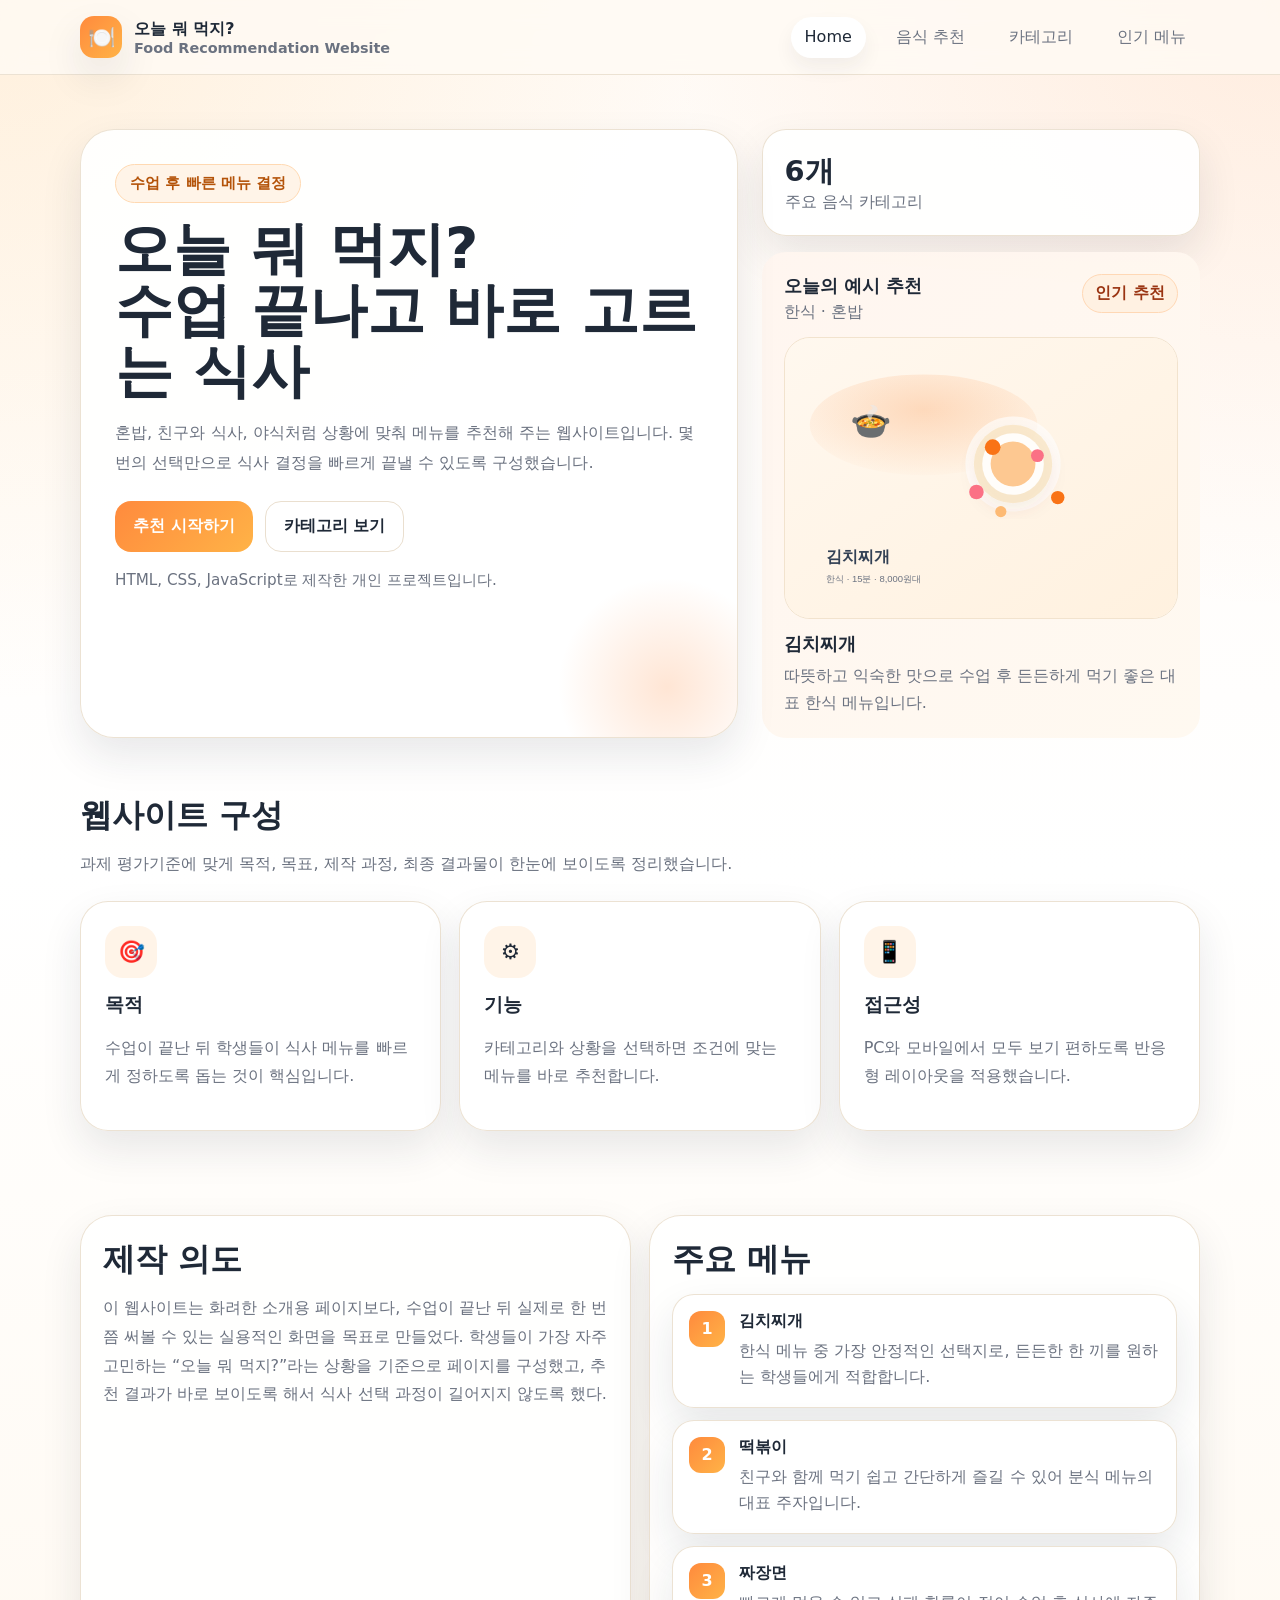
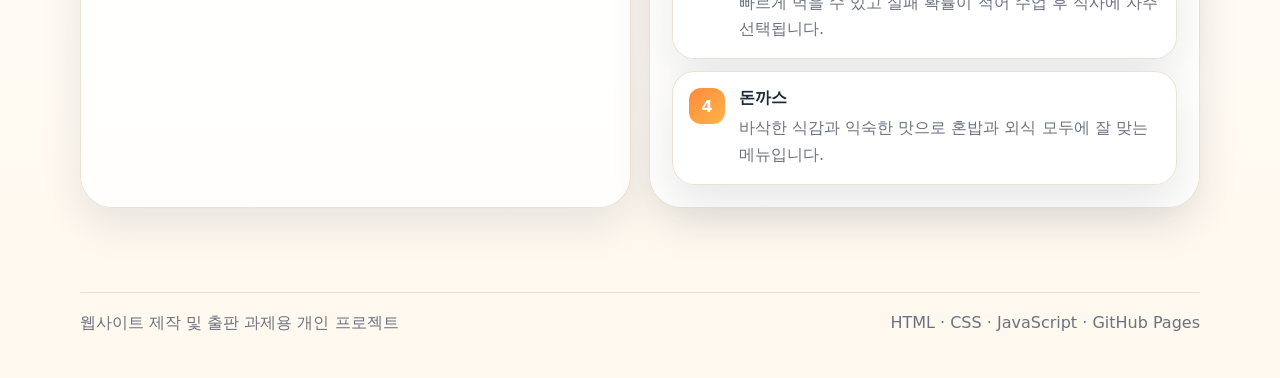
==== index.html @ 81b4bbf6 "Add files via upload" ====
<!doctype html>
<html lang="ko">
<head>
<meta charset="utf-8" />
<meta name="viewport" content="width=device-width, initial-scale=1" />
<title>오늘 뭐 먹지? | Home</title>
<link rel="stylesheet" href="style.css" />
</head>
<body>
<header class="site-header">
  <div class="container header-inner">
    <div class="brand">
      <div class="brand-badge">🍽️</div>
      <div>
        <div>오늘 뭐 먹지?</div>
        <div style="font-size:.9rem;color:var(--muted);font-weight:600">Food Recommendation Website</div>
      </div>
    </div>
    <nav class="nav">
      <a class="active" href="index.html">Home</a>
      <a class="" href="recommend.html">음식 추천</a>
      <a class="" href="categories.html">카테고리</a>
      <a class="" href="popular.html">인기 메뉴</a>
    </nav>
  </div>
</header>

<main>
  <section class="hero">
    <div class="container hero-grid">
      <div class="hero-card">
        <div class="kicker">수업 후 빠른 메뉴 결정</div>
        <h1>오늘 뭐 먹지?<br>수업 끝나고 바로 고르는 식사</h1>
        <p class="lead">
          혼밥, 친구와 식사, 야식처럼 상황에 맞춰 메뉴를 추천해 주는 웹사이트입니다.
          몇 번의 선택만으로 식사 결정을 빠르게 끝낼 수 있도록 구성했습니다.
        </p>
        <div class="cta-row">
          <a class="btn btn-primary" href="recommend.html">추천 시작하기</a>
          <a class="btn btn-ghost" href="categories.html">카테고리 보기</a>
        </div>
        <div class="small-note">HTML, CSS, JavaScript로 제작한 개인 프로젝트입니다.</div>
      </div>

      <div class="side-stack">
        <div class="stat">
          <strong>6개</strong>
          <span>주요 음식 카테고리</span>
        </div>
        <div class="preview">
          <div style="display:flex;justify-content:space-between;align-items:flex-start;gap:12px">
            <div>
              <div style="font-weight:800;font-size:1.1rem">오늘의 예시 추천</div>
              <div style="color:var(--muted);margin-top:4px" id="featuredMeta">한식 · 든든하게</div>
            </div>
            <div class="pill">인기 추천</div>
          </div>
          <div class="featured-card" style="margin-top:14px">
            <img id="featuredImage" class="featured-image" alt="오늘의 예시 추천 음식 이미지" />
          </div>
          <div style="margin-top:12px;font-weight:800;font-size:1.15rem" id="featuredTitle">김치찌개</div>
          <div style="color:var(--muted);line-height:1.7;margin-top:6px" id="featuredDesc">
            따뜻하고 익숙한 맛으로 수업 후 든든하게 먹기 좋은 대표 한식 메뉴입니다.
          </div>
        </div>
      </div>
    </div>
  </section>

  <section class="section">
    <div class="container">
      <h2>웹사이트 구성</h2>
      <p class="section-lead">과제 평가기준에 맞게 목적, 목표, 제작 과정, 최종 결과물이 한눈에 보이도록 정리했습니다.</p>
      <div class="grid-3">
        <article class="card">
          <div class="icon">🎯</div>
          <h3>목적</h3>
          <p>수업이 끝난 뒤 학생들이 식사 메뉴를 빠르게 정하도록 돕는 것이 핵심입니다.</p>
        </article>
        <article class="card">
          <div class="icon">⚙️</div>
          <h3>기능</h3>
          <p>카테고리와 상황을 선택하면 조건에 맞는 메뉴를 바로 추천합니다.</p>
        </article>
        <article class="card">
          <div class="icon">📱</div>
          <h3>접근성</h3>
          <p>PC와 모바일에서 모두 보기 편하도록 반응형 레이아웃을 적용했습니다.</p>
        </article>
      </div>
    </div>
  </section>

  <section class="section">
    <div class="container grid-2">
      <div class="section-box">
        <h2>제작 의도</h2>
        <p class="section-lead">
          이 웹사이트는 화려한 소개용 페이지보다, 수업이 끝난 뒤 실제로 한 번쯤 써볼 수 있는 실용적인 화면을 목표로 만들었다.
          학생들이 가장 자주 고민하는 “오늘 뭐 먹지?”라는 상황을 기준으로 페이지를 구성했고, 추천 결과가 바로 보이도록 해서
          식사 선택 과정이 길어지지 않도록 했다.
        </p>
      </div>
      <div class="section-box">
        <h2>주요 메뉴</h2>
        <div class="menu-list" id="popularList"></div>
      </div>
    </div>
  </section>
</main>

<footer class="footer">
  <div class="container footbox">
    <div>웹사이트 제작 및 출판 과제용 개인 프로젝트</div>
    <div>HTML · CSS · JavaScript · GitHub Pages</div>
  </div>
</footer>
<script src="script.js"></script>
</body>
</html>
---- style.css ----
:root{
  --bg:#fffaf5;
  --bg-2:#fff1df;
  --card:#ffffff;
  --text:#1f2937;
  --muted:#6b7280;
  --line:#eadfcf;
  --brand:#ff8a3d;
  --brand-2:#ffb347;
  --accent:#2f855a;
  --shadow:0 18px 40px rgba(31,41,55,.10);
  --radius:24px;
}

*{box-sizing:border-box}
html{scroll-behavior:smooth}
body{
  margin:0;
  font-family: "Pretendard","Apple SD Gothic Neo","Noto Sans KR",system-ui,sans-serif;
  color:var(--text);
  background:
    radial-gradient(circle at top left, rgba(255,179,71,.14), transparent 30%),
    radial-gradient(circle at top right, rgba(255,138,61,.12), transparent 26%),
    linear-gradient(180deg, var(--bg), #ffffff 44%, #fff8ee 100%);
}

a{color:inherit;text-decoration:none}
img{max-width:100%;display:block}
button,select{font:inherit}

.container{width:min(1120px, calc(100% - 32px)); margin:0 auto;}
.site-header{
  position:sticky; top:0; z-index:50;
  backdrop-filter: blur(12px);
  background:rgba(255,250,245,.82);
  border-bottom:1px solid rgba(234,223,207,.9);
}
.header-inner{
  display:flex; align-items:center; justify-content:space-between;
  padding:16px 0;
  gap:16px;
}
.brand{
  display:flex; align-items:center; gap:12px; font-weight:800;
}
.brand-badge{
  width:42px; height:42px; border-radius:14px;
  display:grid; place-items:center;
  background:linear-gradient(135deg, var(--brand), var(--brand-2));
  color:white; box-shadow:var(--shadow);
  font-size:22px;
}
.nav{
  display:flex; gap:16px; flex-wrap:wrap; justify-content:flex-end;
}
.nav a{
  padding:10px 14px; border-radius:999px; color:var(--muted);
}
.nav a:hover,.nav a.active{background:#fff; color:var(--text); box-shadow:0 10px 20px rgba(31,41,55,.06);}

.hero{padding:54px 0 28px;}
.hero-grid{
  display:grid; grid-template-columns:1.2fr .8fr; gap:24px; align-items:stretch;
}
.hero-card, .card, .panel, .stat, .menu-item, .step, .section-box, .food-card{
  background:rgba(255,255,255,.92);
  border:1px solid rgba(234,223,207,.9);
  box-shadow:var(--shadow);
}
.hero-card{
  border-radius:34px;
  padding:34px;
  position:relative;
  overflow:hidden;
}
.hero-card::after{
  content:"";
  position:absolute; inset:auto -40px -60px auto;
  width:220px; height:220px; border-radius:50%;
  background:radial-gradient(circle, rgba(255,138,61,.22), rgba(255,138,61,0) 70%);
}
.kicker{
  display:inline-flex; align-items:center; gap:8px;
  background:#fff4e8; color:#b45309;
  border:1px solid #ffd9b2;
  padding:8px 14px; border-radius:999px;
  font-weight:700; font-size:.95rem;
}
h1{font-size:clamp(2.05rem, 4.5vw, 3.8rem); line-height:1.06; margin:16px 0 12px;}
.lead{font-size:1.02rem; line-height:1.8; color:var(--muted); max-width:58ch}
.cta-row{display:flex; gap:12px; flex-wrap:wrap; margin-top:24px}
.btn{
  display:inline-flex; align-items:center; justify-content:center; gap:8px;
  border:none; cursor:pointer;
  padding:14px 18px; border-radius:16px; font-weight:700;
  transition:.2s ease;
}
.btn-primary{background:linear-gradient(135deg,var(--brand),var(--brand-2)); color:#fff}
.btn-primary:hover{transform:translateY(-2px)}
.btn-ghost{background:#fff; border:1px solid var(--line); color:var(--text)}
.btn-ghost:hover{transform:translateY(-2px)}
.small-note{margin-top:18px; color:var(--muted); font-size:.95rem}

.side-stack{display:grid; gap:16px}
.stat{
  border-radius:24px; padding:22px;
}
.stat strong{display:block; font-size:1.8rem}
.stat span{color:var(--muted)}
.preview{
  border-radius:24px; padding:22px;
  background:
    linear-gradient(135deg, rgba(255,138,61,.08), rgba(255,179,71,.08)),
    rgba(255,255,255,.95);
}
.featured-card{
  border-radius:26px;
  overflow:hidden;
  border:1px solid #f2e3ce;
  background:linear-gradient(135deg, #fff6eb, #fffdf8);
}
.featured-image{
  width:100%;
  aspect-ratio:1.15/0.82;
  object-fit:cover;
  display:block;
}

.section{padding:28px 0 56px;}
.section h2{font-size:2rem; margin:0 0 12px}
.section p.section-lead{margin:0 0 22px; color:var(--muted); line-height:1.8}

.grid-3{display:grid; grid-template-columns:repeat(3,1fr); gap:18px}
.grid-2{display:grid; grid-template-columns:repeat(2,1fr); gap:18px}
.card{
  border-radius:28px; padding:24px;
}
.card h3{margin:0 0 10px}
.card p{color:var(--muted); line-height:1.75}
.icon{
  width:52px; height:52px; border-radius:18px;
  display:grid; place-items:center; font-size:1.35rem;
  background:#fff4e8; margin-bottom:14px;
}

.toolbar{
  display:grid; grid-template-columns:repeat(3,1fr); gap:14px; margin-bottom:18px;
}
.field{
  background:rgba(255,255,255,.92); border:1px solid var(--line); border-radius:18px;
  padding:14px 16px;
}
.field label{display:block; font-size:.9rem; color:var(--muted); margin-bottom:8px}
.field select{
  width:100%; border:none; outline:none; background:transparent; font-weight:700;
}
.result{
  padding:28px; border-radius:32px; background:linear-gradient(135deg, #ffffff, #fff8ef);
}
.result-top{display:flex; justify-content:space-between; gap:12px; flex-wrap:wrap}
.pill{
  display:inline-flex; align-items:center; gap:8px;
  padding:8px 12px; border-radius:999px;
  background:#fff1e2; border:1px solid #ffd8b5; color:#9a3412; font-weight:700;
}
.result h3{font-size:2rem; margin:14px 0 10px}
.tags{display:flex; gap:8px; flex-wrap:wrap; margin:16px 0}
.tag{
  padding:8px 12px; border-radius:999px;
  background:#f3f4f6; color:#374151; font-size:.92rem;
}
.result-grid{
  display:grid; grid-template-columns:1.05fr .95fr; gap:20px; align-items:center;
  margin-top:18px;
}
.food-visual{
  border-radius:28px; min-height:320px; overflow:hidden; position:relative;
  background:
    radial-gradient(circle at 30% 20%, rgba(255,255,255,.95), transparent 20%),
    linear-gradient(135deg, rgba(255,138,61,.16), rgba(255,179,71,.16)),
    #fff;
  border:1px solid var(--line);
}
.food-image{
  width:100%;
  height:100%;
  min-height:320px;
  object-fit:cover;
  display:block;
}

.food-meta{display:grid; gap:12px}
.meta-row{
  display:flex; justify-content:space-between; gap:12px;
  padding:14px 16px; background:#fff; border:1px solid var(--line); border-radius:18px;
}
.meta-row b{display:block}
.meta-row span{color:var(--muted)}
.menu-list{display:grid; gap:12px}
.menu-item{
  display:flex; align-items:flex-start; gap:14px;
  border-radius:22px; padding:16px;
}
.rank{
  width:36px; height:36px; border-radius:12px;
  background:linear-gradient(135deg,var(--brand),var(--brand-2));
  color:#fff; display:grid; place-items:center; font-weight:800; flex:0 0 auto;
}
.menu-item h4{margin:0 0 6px}
.menu-item p{margin:0; color:var(--muted); line-height:1.65}
.process{counter-reset: step;}
.step{
  border-radius:24px; padding:22px; position:relative;
}
.step::before{
  counter-increment: step;
  content: counter(step);
  width:44px; height:44px; border-radius:14px;
  display:grid; place-items:center;
  background:linear-gradient(135deg,var(--accent),#60a5fa);
  color:#fff; font-weight:800;
  margin-bottom:14px;
}
.footer{
  padding:28px 0 44px;
  color:var(--muted);
}
.footer .footbox{
  border-top:1px solid var(--line);
  padding-top:20px;
  display:flex; justify-content:space-between; gap:16px; flex-wrap:wrap;
}

.section-box{
  background:rgba(255,255,255,.84);
  border:1px solid rgba(234,223,207,.9);
  border-radius:32px;
  padding:22px;
  box-shadow:var(--shadow);
}

.breadcrumb{color:var(--muted); font-size:.95rem; margin-bottom:14px}
.page-hero{padding:38px 0 18px}

.list-grid{
  display:grid;
  grid-template-columns:repeat(2,1fr);
  gap:16px;
}
.food-card{
  background:rgba(255,255,255,.92);
  border:1px solid rgba(234,223,207,.9);
  border-radius:24px;
  padding:20px;
  box-shadow:var(--shadow);
}
.food-card header{
  display:flex; justify-content:space-between; gap:12px; align-items:flex-start;
  margin-bottom:12px;
}
.food-card h3{margin:0}
.food-card .meta{color:var(--muted); font-size:.92rem}
.food-card .badge{
  display:inline-flex; padding:7px 11px; border-radius:999px;
  background:#fff1e2; border:1px solid #ffd8b5; color:#9a3412; font-size:.88rem; font-weight:700;
}
.footer-cta{
  display:flex; gap:12px; flex-wrap:wrap; margin-top:14px;
}

@media (max-width: 920px){
  .hero-grid,.result-grid,.grid-2,.grid-3,.list-grid{grid-template-columns:1fr}
  .toolbar{grid-template-columns:1fr}
  .header-inner{flex-direction:column; align-items:flex-start}
  .nav{justify-content:flex-start}
}
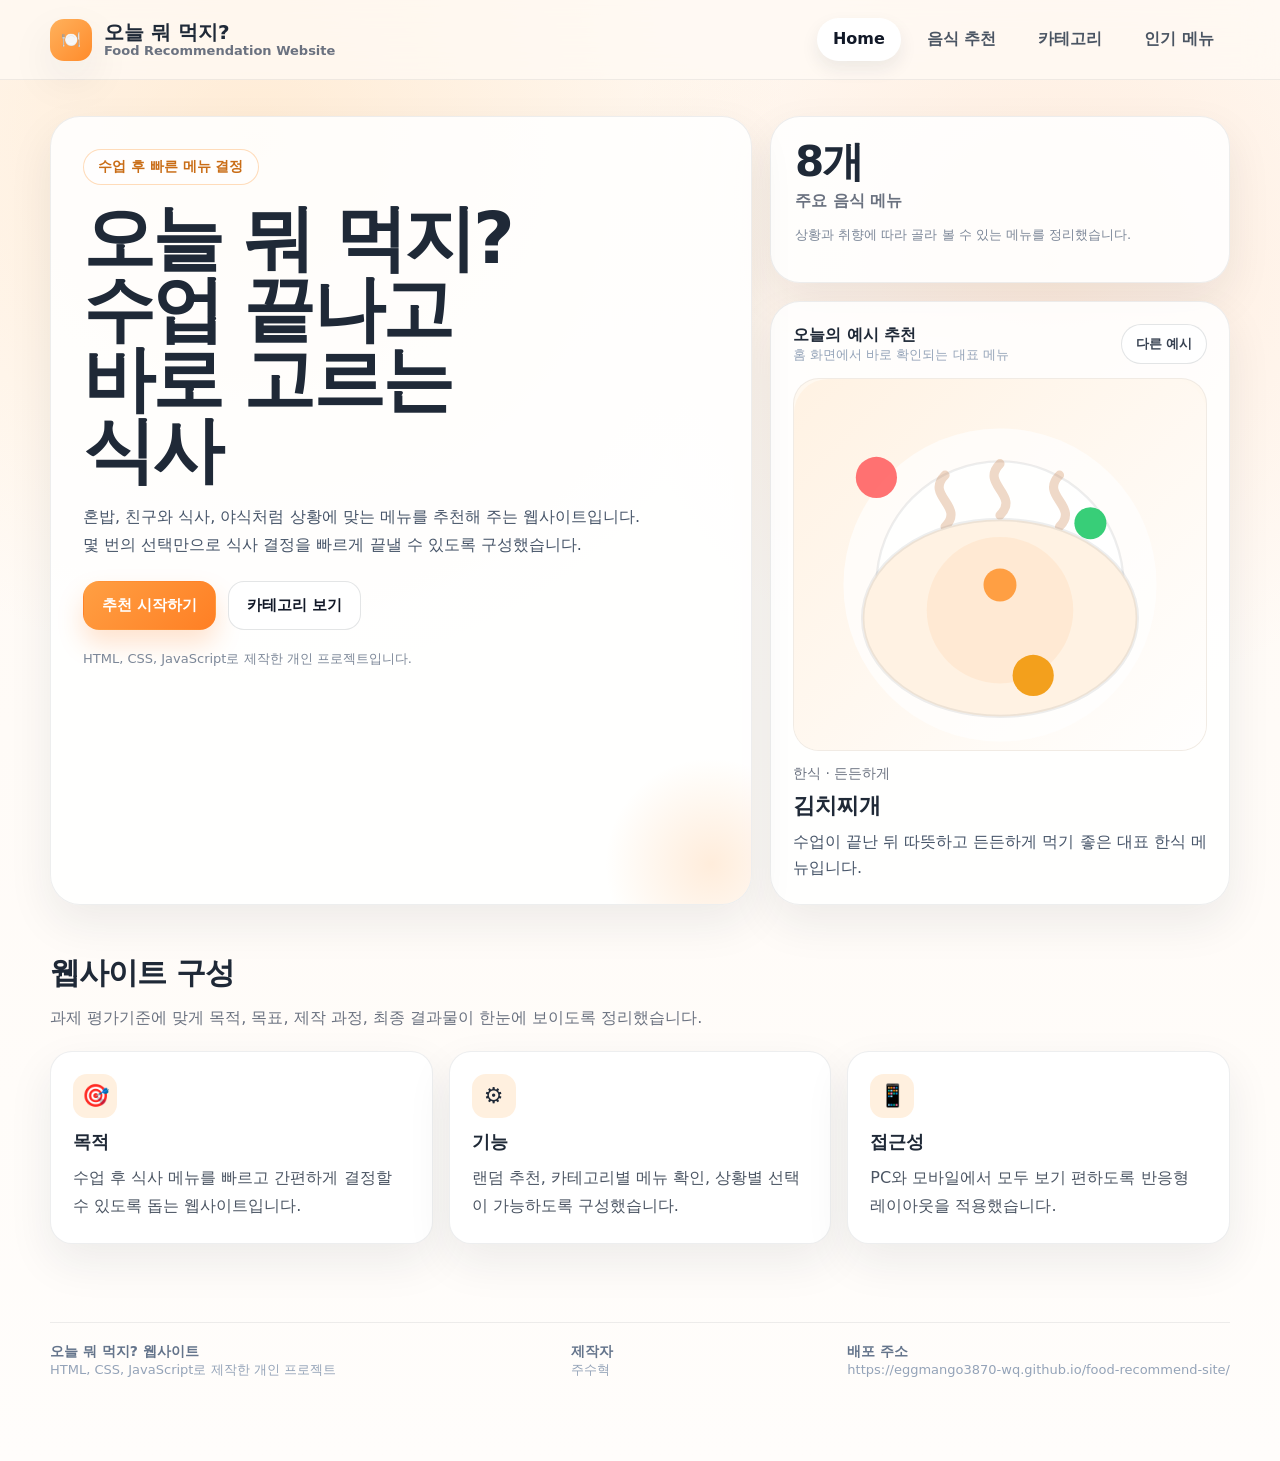
==== commit f518af9c: "Add files via upload" ====
--- a/index.html
+++ b/index.html
@@ -1,120 +1,118 @@
-<!doctype html>
+<!DOCTYPE html>
 <html lang="ko">
 <head>
-<meta charset="utf-8" />
-<meta name="viewport" content="width=device-width, initial-scale=1" />
-<title>오늘 뭐 먹지? | Home</title>
-<link rel="stylesheet" href="style.css" />
+  <meta charset="UTF-8" />
+  <meta name="viewport" content="width=device-width, initial-scale=1.0" />
+  <title>오늘 뭐 먹지? | Home</title>
+  <link rel="stylesheet" href="style.css" />
 </head>
-<body>
-<header class="site-header">
-  <div class="container header-inner">
-    <div class="brand">
-      <div class="brand-badge">🍽️</div>
+<body data-page="index">
+  <div class="site-shell">
+    
+<div class="navbar">
+  <div class="container navbar-inner">
+    <a class="brand" href="index.html">
+      <div class="brand-mark">🍽️</div>
       <div>
-        <div>오늘 뭐 먹지?</div>
-        <div style="font-size:.9rem;color:var(--muted);font-weight:600">Food Recommendation Website</div>
+        <div class="brand-title">오늘 뭐 먹지?</div>
+        <div class="brand-sub">Food Recommendation Website</div>
       </div>
-    </div>
-    <nav class="nav">
-      <a class="active" href="index.html">Home</a>
-      <a class="" href="recommend.html">음식 추천</a>
-      <a class="" href="categories.html">카테고리</a>
-      <a class="" href="popular.html">인기 메뉴</a>
+    </a>
+    <nav class="nav-links">
+      <a href="index.html" data-page="index">Home</a>
+      <a href="recommend.html" data-page="recommend">음식 추천</a>
+      <a href="categories.html" data-page="categories">카테고리</a>
+      <a href="popular.html" data-page="popular">인기 메뉴</a>
     </nav>
   </div>
-</header>
+</div>
 
-<main>
-  <section class="hero">
-    <div class="container hero-grid">
-      <div class="hero-card">
-        <div class="kicker">수업 후 빠른 메뉴 결정</div>
-        <h1>오늘 뭐 먹지?<br>수업 끝나고 바로 고르는 식사</h1>
-        <p class="lead">
-          혼밥, 친구와 식사, 야식처럼 상황에 맞춰 메뉴를 추천해 주는 웹사이트입니다.
-          몇 번의 선택만으로 식사 결정을 빠르게 끝낼 수 있도록 구성했습니다.
-        </p>
-        <div class="cta-row">
-          <a class="btn btn-primary" href="recommend.html">추천 시작하기</a>
-          <a class="btn btn-ghost" href="categories.html">카테고리 보기</a>
+    
+<main class="container">
+  <section class="hero-grid">
+    <article class="card hero-main">
+      <div class="badge">수업 후 빠른 메뉴 결정</div>
+      <h1 class="hero-title">오늘 뭐 먹지?<br>수업 끝나고 바로 고르는 식사</h1>
+      <p class="hero-copy">
+        혼밥, 친구와 식사, 야식처럼 상황에 맞는 메뉴를 추천해 주는 웹사이트입니다.
+        몇 번의 선택만으로 식사 결정을 빠르게 끝낼 수 있도록 구성했습니다.
+      </p>
+      <div class="actions">
+        <a class="btn btn-primary" href="recommend.html">추천 시작하기</a>
+        <a class="btn btn-secondary" href="categories.html">카테고리 보기</a>
+      </div>
+      <div class="note">HTML, CSS, JavaScript로 제작한 개인 프로젝트입니다.</div>
+    </article>
+    <aside class="hero-side">
+      <div class="card stat-card">
+        <div class="stat-number" id="food-count">8개</div>
+        <div class="stat-label">주요 음식 메뉴</div>
+        <p class="note" style="margin-top:12px;">상황과 취향에 따라 골라 볼 수 있는 메뉴를 정리했습니다.</p>
+      </div>
+      <div class="card preview-card">
+        <div style="display:flex; justify-content:space-between; align-items:center; gap:12px; margin-bottom:14px;">
+          <div>
+            <strong>오늘의 예시 추천</strong>
+            <div class="small">홈 화면에서 바로 확인되는 대표 메뉴</div>
+          </div>
+          <button class="chip" id="featured-shuffle">다른 예시</button>
         </div>
-        <div class="small-note">HTML, CSS, JavaScript로 제작한 개인 프로젝트입니다.</div>
-      </div>
-
-      <div class="side-stack">
-        <div class="stat">
-          <strong>6개</strong>
-          <span>주요 음식 카테고리</span>
+        <div class="result-art" style="aspect-ratio: 1 / 0.9;">
+          <img id="featured-food-img" alt="오늘의 예시 추천 음식 이미지">
         </div>
-        <div class="preview">
-          <div style="display:flex;justify-content:space-between;align-items:flex-start;gap:12px">
-            <div>
-              <div style="font-weight:800;font-size:1.1rem">오늘의 예시 추천</div>
-              <div style="color:var(--muted);margin-top:4px" id="featuredMeta">한식 · 든든하게</div>
-            </div>
-            <div class="pill">인기 추천</div>
-          </div>
-          <div class="featured-card" style="margin-top:14px">
-            <img id="featuredImage" class="featured-image" alt="오늘의 예시 추천 음식 이미지" />
-          </div>
-          <div style="margin-top:12px;font-weight:800;font-size:1.15rem" id="featuredTitle">김치찌개</div>
-          <div style="color:var(--muted);line-height:1.7;margin-top:6px" id="featuredDesc">
-            따뜻하고 익숙한 맛으로 수업 후 든든하게 먹기 좋은 대표 한식 메뉴입니다.
-          </div>
+        <div style="padding-top:14px;">
+          <div class="item-line" id="featured-food-tag"></div>
+          <div style="font-size: 22px; font-weight: 900; margin: 4px 0 8px;" id="featured-food-name"></div>
+          <p class="item-desc" id="featured-food-desc"></p>
         </div>
       </div>
-    </div>
+    </aside>
   </section>
 
   <section class="section">
-    <div class="container">
-      <h2>웹사이트 구성</h2>
-      <p class="section-lead">과제 평가기준에 맞게 목적, 목표, 제작 과정, 최종 결과물이 한눈에 보이도록 정리했습니다.</p>
-      <div class="grid-3">
-        <article class="card">
-          <div class="icon">🎯</div>
-          <h3>목적</h3>
-          <p>수업이 끝난 뒤 학생들이 식사 메뉴를 빠르게 정하도록 돕는 것이 핵심입니다.</p>
-        </article>
-        <article class="card">
-          <div class="icon">⚙️</div>
-          <h3>기능</h3>
-          <p>카테고리와 상황을 선택하면 조건에 맞는 메뉴를 바로 추천합니다.</p>
-        </article>
-        <article class="card">
-          <div class="icon">📱</div>
-          <h3>접근성</h3>
-          <p>PC와 모바일에서 모두 보기 편하도록 반응형 레이아웃을 적용했습니다.</p>
-        </article>
-      </div>
+    <div class="section-head">
+      <h2 class="section-title">웹사이트 구성</h2>
+      <p class="section-desc">과제 평가기준에 맞게 목적, 목표, 제작 과정, 최종 결과물이 한눈에 보이도록 정리했습니다.</p>
     </div>
-  </section>
-
-  <section class="section">
-    <div class="container grid-2">
-      <div class="section-box">
-        <h2>제작 의도</h2>
-        <p class="section-lead">
-          이 웹사이트는 화려한 소개용 페이지보다, 수업이 끝난 뒤 실제로 한 번쯤 써볼 수 있는 실용적인 화면을 목표로 만들었다.
-          학생들이 가장 자주 고민하는 “오늘 뭐 먹지?”라는 상황을 기준으로 페이지를 구성했고, 추천 결과가 바로 보이도록 해서
-          식사 선택 과정이 길어지지 않도록 했다.
-        </p>
-      </div>
-      <div class="section-box">
-        <h2>주요 메뉴</h2>
-        <div class="menu-list" id="popularList"></div>
-      </div>
+    <div class="grid-3">
+      <article class="info-card">
+        <div class="info-icon">🎯</div>
+        <h3 class="info-title">목적</h3>
+        <p class="info-text">수업 후 식사 메뉴를 빠르고 간편하게 결정할 수 있도록 돕는 웹사이트입니다.</p>
+      </article>
+      <article class="info-card">
+        <div class="info-icon">⚙️</div>
+        <h3 class="info-title">기능</h3>
+        <p class="info-text">랜덤 추천, 카테고리별 메뉴 확인, 상황별 선택이 가능하도록 구성했습니다.</p>
+      </article>
+      <article class="info-card">
+        <div class="info-icon">📱</div>
+        <h3 class="info-title">접근성</h3>
+        <p class="info-text">PC와 모바일에서 모두 보기 편하도록 반응형 레이아웃을 적용했습니다.</p>
+      </article>
     </div>
   </section>
 </main>
 
+    
 <footer class="footer">
-  <div class="container footbox">
-    <div>웹사이트 제작 및 출판 과제용 개인 프로젝트</div>
-    <div>HTML · CSS · JavaScript · GitHub Pages</div>
+  <div class="container footer-inner">
+    <div>
+      <strong>오늘 뭐 먹지? 웹사이트</strong><br>
+      <span class="small">HTML, CSS, JavaScript로 제작한 개인 프로젝트</span>
+    </div>
+    <div>
+      <strong>제작자</strong><br>
+      <span class="small">주수혁</span>
+    </div>
+    <div>
+      <strong>배포 주소</strong><br>
+      <span class="small">https://eggmango3870-wq.github.io/food-recommend-site/</span>
+    </div>
   </div>
 </footer>
-<script src="script.js"></script>
+
+  </div>
+  <script src="script.js"></script>
 </body>
-</html>
+</html>
--- a/style.css
+++ b/style.css
@@ -1,276 +1,193 @@
-:root{
-  --bg:#fffaf5;
-  --bg-2:#fff1df;
-  --card:#ffffff;
-  --text:#1f2937;
-  --muted:#6b7280;
-  --line:#eadfcf;
-  --brand:#ff8a3d;
-  --brand-2:#ffb347;
-  --accent:#2f855a;
-  --shadow:0 18px 40px rgba(31,41,55,.10);
-  --radius:24px;
+
+:root {
+  --bg: #fff8f0;
+  --surface: rgba(255,255,255,0.86);
+  --surface-strong: #ffffff;
+  --text: #1f2937;
+  --muted: #6b7280;
+  --line: rgba(31,41,55,0.10);
+  --accent: #ff9a3d;
+  --accent-2: #ffd9b5;
+  --accent-3: #fff0df;
+  --shadow: 0 18px 45px rgba(31,41,55,0.08);
+  --radius-xl: 30px;
+  --radius-lg: 22px;
+  --radius-md: 16px;
 }
-
-*{box-sizing:border-box}
-html{scroll-behavior:smooth}
-body{
-  margin:0;
-  font-family: "Pretendard","Apple SD Gothic Neo","Noto Sans KR",system-ui,sans-serif;
-  color:var(--text);
+* { box-sizing: border-box; }
+html { scroll-behavior: smooth; }
+body {
+  margin: 0;
+  font-family: Inter, Pretendard, system-ui, -apple-system, BlinkMacSystemFont, "Segoe UI", sans-serif;
+  color: var(--text);
   background:
-    radial-gradient(circle at top left, rgba(255,179,71,.14), transparent 30%),
-    radial-gradient(circle at top right, rgba(255,138,61,.12), transparent 26%),
-    linear-gradient(180deg, var(--bg), #ffffff 44%, #fff8ee 100%);
+    radial-gradient(circle at 20% 10%, rgba(255, 197, 128, 0.26), transparent 32%),
+    radial-gradient(circle at 82% 18%, rgba(255, 176, 118, 0.18), transparent 28%),
+    linear-gradient(180deg, #fff9f3 0%, #fffdfb 100%);
+  min-height: 100vh;
 }
-
-a{color:inherit;text-decoration:none}
-img{max-width:100%;display:block}
-button,select{font:inherit}
-
-.container{width:min(1120px, calc(100% - 32px)); margin:0 auto;}
-.site-header{
-  position:sticky; top:0; z-index:50;
-  backdrop-filter: blur(12px);
-  background:rgba(255,250,245,.82);
-  border-bottom:1px solid rgba(234,223,207,.9);
+a { color: inherit; text-decoration: none; }
+img { display: block; max-width: 100%; }
+.container { width: min(1180px, calc(100% - 32px)); margin: 0 auto; }
+.site-shell { padding-bottom: 64px; }
+.navbar {
+  position: sticky; top: 0; z-index: 50;
+  backdrop-filter: blur(16px);
+  background: rgba(255, 250, 244, 0.74);
+  border-bottom: 1px solid rgba(31,41,55,0.07);
 }
-.header-inner{
-  display:flex; align-items:center; justify-content:space-between;
-  padding:16px 0;
-  gap:16px;
+.navbar-inner {
+  display: flex; align-items: center; justify-content: space-between;
+  gap: 18px; padding: 18px 0;
 }
-.brand{
-  display:flex; align-items:center; gap:12px; font-weight:800;
+.brand {
+  display: flex; align-items: center; gap: 12px; font-weight: 800;
 }
-.brand-badge{
-  width:42px; height:42px; border-radius:14px;
-  display:grid; place-items:center;
-  background:linear-gradient(135deg, var(--brand), var(--brand-2));
-  color:white; box-shadow:var(--shadow);
-  font-size:22px;
+.brand-mark {
+  width: 42px; height: 42px; border-radius: 14px;
+  background: linear-gradient(135deg, #ffb15c, #ff8b2b);
+  display: grid; place-items: center; color: white; box-shadow: var(--shadow);
+  flex: 0 0 auto;
 }
-.nav{
-  display:flex; gap:16px; flex-wrap:wrap; justify-content:flex-end;
+.brand-sub { font-size: 13px; color: var(--muted); font-weight: 600; }
+.brand-title { font-size: 20px; line-height: 1.1; }
+.nav-links { display: flex; flex-wrap: wrap; gap: 10px; }
+.nav-links a {
+  padding: 11px 16px; border-radius: 999px; color: #4b5563; font-weight: 700;
 }
-.nav a{
-  padding:10px 14px; border-radius:999px; color:var(--muted);
+.nav-links a.active,
+.nav-links a:hover { background: #fff; box-shadow: 0 8px 18px rgba(31,41,55,0.08); color: #111827; }
+.hero-grid {
+  display: grid; grid-template-columns: 1.45fr 0.95fr; gap: 18px;
+  padding: 36px 0 24px;
 }
-.nav a:hover,.nav a.active{background:#fff; color:var(--text); box-shadow:0 10px 20px rgba(31,41,55,.06);}
-
-.hero{padding:54px 0 28px;}
-.hero-grid{
-  display:grid; grid-template-columns:1.2fr .8fr; gap:24px; align-items:stretch;
+.card {
+  background: var(--surface);
+  border: 1px solid rgba(31,41,55,0.08);
+  border-radius: var(--radius-xl);
+  box-shadow: var(--shadow);
 }
-.hero-card, .card, .panel, .stat, .menu-item, .step, .section-box, .food-card{
-  background:rgba(255,255,255,.92);
-  border:1px solid rgba(234,223,207,.9);
-  box-shadow:var(--shadow);
+.hero-main { padding: 32px; overflow: hidden; position: relative; }
+.hero-main:after {
+  content: ""; position: absolute; inset: auto -70px -70px auto; width: 220px; height: 220px;
+  border-radius: 50%; background: radial-gradient(circle, rgba(255,153,61,0.18), transparent 68%);
 }
-.hero-card{
-  border-radius:34px;
-  padding:34px;
-  position:relative;
-  overflow:hidden;
+.badge {
+  display: inline-flex; align-items: center; gap: 8px;
+  padding: 8px 14px; border: 1px solid rgba(255,154,61,0.35);
+  border-radius: 999px; color: #c96d16; background: rgba(255,255,255,0.65);
+  font-size: 14px; font-weight: 800;
 }
-.hero-card::after{
-  content:"";
-  position:absolute; inset:auto -40px -60px auto;
-  width:220px; height:220px; border-radius:50%;
-  background:radial-gradient(circle, rgba(255,138,61,.22), rgba(255,138,61,0) 70%);
+.hero-title {
+  font-size: clamp(40px, 6vw, 72px);
+  line-height: 0.98; margin: 18px 0 18px; letter-spacing: -0.04em;
+  max-width: 9ch;
 }
-.kicker{
-  display:inline-flex; align-items:center; gap:8px;
-  background:#fff4e8; color:#b45309;
-  border:1px solid #ffd9b2;
-  padding:8px 14px; border-radius:999px;
-  font-weight:700; font-size:.95rem;
+.hero-copy {
+  color: #475569; font-size: 16px; line-height: 1.75; max-width: 56ch; margin: 0 0 22px;
 }
-h1{font-size:clamp(2.05rem, 4.5vw, 3.8rem); line-height:1.06; margin:16px 0 12px;}
-.lead{font-size:1.02rem; line-height:1.8; color:var(--muted); max-width:58ch}
-.cta-row{display:flex; gap:12px; flex-wrap:wrap; margin-top:24px}
-.btn{
-  display:inline-flex; align-items:center; justify-content:center; gap:8px;
-  border:none; cursor:pointer;
-  padding:14px 18px; border-radius:16px; font-weight:700;
-  transition:.2s ease;
+.actions { display:flex; gap: 12px; flex-wrap: wrap; margin-bottom: 18px; }
+.btn {
+  appearance: none; border: 1px solid transparent; cursor: pointer;
+  padding: 14px 18px; border-radius: 16px; font-weight: 800; font-size: 15px;
+  transition: transform .18s ease, box-shadow .18s ease, background .18s ease;
 }
-.btn-primary{background:linear-gradient(135deg,var(--brand),var(--brand-2)); color:#fff}
-.btn-primary:hover{transform:translateY(-2px)}
-.btn-ghost{background:#fff; border:1px solid var(--line); color:var(--text)}
-.btn-ghost:hover{transform:translateY(-2px)}
-.small-note{margin-top:18px; color:var(--muted); font-size:.95rem}
-
-.side-stack{display:grid; gap:16px}
-.stat{
-  border-radius:24px; padding:22px;
+.btn:hover { transform: translateY(-1px); }
+.btn-primary {
+  background: linear-gradient(135deg, #ff9f43, #ff7f24);
+  color: white; box-shadow: 0 14px 26px rgba(255,127,36,.22);
 }
-.stat strong{display:block; font-size:1.8rem}
-.stat span{color:var(--muted)}
-.preview{
-  border-radius:24px; padding:22px;
-  background:
-    linear-gradient(135deg, rgba(255,138,61,.08), rgba(255,179,71,.08)),
-    rgba(255,255,255,.95);
+.btn-secondary { background: white; color: #111827; border-color: rgba(31,41,55,0.12); }
+.note { font-size: 13px; color: #7c8798; line-height: 1.65; }
+.hero-side { display: grid; gap: 18px; }
+.stat-card { padding: 24px; min-height: 160px; }
+.stat-number { font-size: 42px; font-weight: 900; line-height: 1; letter-spacing: -0.05em; }
+.stat-label { color: #6b7280; margin-top: 8px; font-weight: 700; }
+.preview-card { padding: 22px; }
+.section { padding: 24px 0 8px; }
+.section-head { margin-bottom: 18px; }
+.section-title { font-size: 30px; margin: 0 0 10px; letter-spacing: -0.03em; }
+.section-desc { margin: 0; color: var(--muted); line-height: 1.8; }
+.grid-3 { display:grid; grid-template-columns: repeat(3, 1fr); gap: 16px; }
+.info-card {
+  background: var(--surface-strong); border: 1px solid rgba(31,41,55,0.08);
+  border-radius: var(--radius-lg); padding: 22px; box-shadow: var(--shadow);
 }
-.featured-card{
-  border-radius:26px;
-  overflow:hidden;
-  border:1px solid #f2e3ce;
-  background:linear-gradient(135deg, #fff6eb, #fffdf8);
+.info-icon {
+  width: 44px; height: 44px; border-radius: 14px; background: var(--accent-3);
+  display: grid; place-items: center; font-size: 22px; margin-bottom: 12px;
 }
-.featured-image{
-  width:100%;
-  aspect-ratio:1.15/0.82;
-  object-fit:cover;
-  display:block;
+.info-title { font-size: 18px; margin: 6px 0 10px; }
+.info-text { margin: 0; color: #4b5563; line-height: 1.8; }
+.drawer {
+  margin-top: 20px; display:grid; grid-template-columns: 0.95fr 1.05fr; gap: 18px;
 }
-
-.section{padding:28px 0 56px;}
-.section h2{font-size:2rem; margin:0 0 12px}
-.section p.section-lead{margin:0 0 22px; color:var(--muted); line-height:1.8}
-
-.grid-3{display:grid; grid-template-columns:repeat(3,1fr); gap:18px}
-.grid-2{display:grid; grid-template-columns:repeat(2,1fr); gap:18px}
-.card{
-  border-radius:28px; padding:24px;
+.filter-panel, .result-panel, .list-panel, .rank-panel { padding: 22px; }
+.chip-row { display:flex; flex-wrap: wrap; gap: 10px; margin-top: 14px; }
+.chip {
+  border: 1px solid rgba(31,41,55,0.12); background: white; color: #374151;
+  padding: 10px 14px; border-radius: 999px; cursor: pointer; font-weight: 700;
 }
-.card h3{margin:0 0 10px}
-.card p{color:var(--muted); line-height:1.75}
-.icon{
-  width:52px; height:52px; border-radius:18px;
-  display:grid; place-items:center; font-size:1.35rem;
-  background:#fff4e8; margin-bottom:14px;
+.chip.active { background: #111827; color: white; border-color: #111827; }
+.select-grid { display:grid; grid-template-columns: 1fr 1fr; gap: 12px; margin-top: 16px; }
+.field label { display:block; font-weight: 800; margin-bottom: 8px; color: #374151; }
+.field select {
+  width: 100%; border-radius: 14px; border: 1px solid rgba(31,41,55,0.14); background: white;
+  padding: 13px 14px; font: inherit; color: #111827;
 }
-
-.toolbar{
-  display:grid; grid-template-columns:repeat(3,1fr); gap:14px; margin-bottom:18px;
+.result {
+  display:grid; grid-template-columns: 200px 1fr; gap: 18px; align-items: center;
 }
-.field{
-  background:rgba(255,255,255,.92); border:1px solid var(--line); border-radius:18px;
-  padding:14px 16px;
+.result-art {
+  width: 100%; aspect-ratio: 1 / 1; border-radius: 26px; background: #fff8ef; border: 1px solid rgba(31,41,55,0.06);
+  overflow:hidden; display:grid; place-items:center;
 }
-.field label{display:block; font-size:.9rem; color:var(--muted); margin-bottom:8px}
-.field select{
-  width:100%; border:none; outline:none; background:transparent; font-weight:700;
+.result-art img { width: 100%; height: 100%; object-fit: cover; }
+.result-name { font-size: 32px; margin: 0 0 6px; letter-spacing: -0.04em; }
+.result-meta { color: #c96d16; font-weight: 800; margin-bottom: 12px; }
+.result-desc { margin: 0 0 16px; color: #475569; line-height: 1.8; }
+.result-tags { display:flex; flex-wrap: wrap; gap: 8px; margin-bottom: 16px; }
+.tag { padding: 8px 12px; border-radius: 999px; background: #fff4e7; color: #b45309; font-weight: 800; font-size: 13px; }
+.list-grid { display:grid; grid-template-columns: repeat(2, 1fr); gap: 14px; }
+.item-card {
+  border-radius: 20px; background: white; border: 1px solid rgba(31,41,55,0.08); overflow: hidden;
+  box-shadow: var(--shadow); display:grid; grid-template-columns: 140px 1fr;
 }
-.result{
-  padding:28px; border-radius:32px; background:linear-gradient(135deg, #ffffff, #fff8ef);
+.item-art { background: #fff7ee; }
+.item-art img { width:100%; height:100%; object-fit: cover; }
+.item-body { padding: 16px; }
+.item-title { font-size: 20px; font-weight: 900; margin: 0 0 6px; }
+.item-line { color: #6b7280; font-size: 14px; margin: 0 0 8px; }
+.item-desc { color: #475569; margin: 0; line-height: 1.65; }
+.rank-list { display:grid; gap: 14px; }
+.rank-item {
+  display:grid; grid-template-columns: 84px 1fr; gap: 14px; align-items: center;
+  padding: 14px; background:white; border-radius: 20px; border: 1px solid rgba(31,41,55,0.08);
 }
-.result-top{display:flex; justify-content:space-between; gap:12px; flex-wrap:wrap}
-.pill{
-  display:inline-flex; align-items:center; gap:8px;
-  padding:8px 12px; border-radius:999px;
-  background:#fff1e2; border:1px solid #ffd8b5; color:#9a3412; font-weight:700;
+.rank-num {
+  width: 84px; height: 84px; border-radius: 20px; display:grid; place-items:center;
+  background: linear-gradient(135deg, #fff1e2, #ffe0bf); font-size: 34px; font-weight: 900; color: #d97706;
 }
-.result h3{font-size:2rem; margin:14px 0 10px}
-.tags{display:flex; gap:8px; flex-wrap:wrap; margin:16px 0}
-.tag{
-  padding:8px 12px; border-radius:999px;
-  background:#f3f4f6; color:#374151; font-size:.92rem;
+.footer {
+  margin-top: 42px; padding: 28px 0 18px; color: #64748b; font-size: 14px;
 }
-.result-grid{
-  display:grid; grid-template-columns:1.05fr .95fr; gap:20px; align-items:center;
-  margin-top:18px;
+.footer-inner {
+  display:flex; justify-content: space-between; gap: 16px; flex-wrap: wrap;
+  border-top: 1px solid rgba(31,41,55,0.08); padding-top: 20px;
 }
-.food-visual{
-  border-radius:28px; min-height:320px; overflow:hidden; position:relative;
-  background:
-    radial-gradient(circle at 30% 20%, rgba(255,255,255,.95), transparent 20%),
-    linear-gradient(135deg, rgba(255,138,61,.16), rgba(255,179,71,.16)),
-    #fff;
-  border:1px solid var(--line);
+.small { font-size: 13px; color: #94a3b8; }
+.svg-wrap { width:100%; height:100%; }
+.hint { font-size: 12px; color: #94a3b8; margin-top: 8px; }
+@media (max-width: 980px) {
+  .hero-grid, .drawer { grid-template-columns: 1fr; }
+  .grid-3, .list-grid { grid-template-columns: 1fr; }
+  .result { grid-template-columns: 1fr; }
+  .navbar-inner { flex-direction: column; align-items: flex-start; }
 }
-.food-image{
-  width:100%;
-  height:100%;
-  min-height:320px;
-  object-fit:cover;
-  display:block;
+@media (max-width: 640px) {
+  .container { width: min(100% - 20px, 1180px); }
+  .hero-main, .stat-card, .preview-card, .filter-panel, .result-panel, .list-panel, .rank-panel { padding: 18px; }
+  .hero-title { max-width: 100%; font-size: 38px; }
+  .select-grid { grid-template-columns: 1fr; }
+  .item-card { grid-template-columns: 1fr; }
 }
-
-.food-meta{display:grid; gap:12px}
-.meta-row{
-  display:flex; justify-content:space-between; gap:12px;
-  padding:14px 16px; background:#fff; border:1px solid var(--line); border-radius:18px;
-}
-.meta-row b{display:block}
-.meta-row span{color:var(--muted)}
-.menu-list{display:grid; gap:12px}
-.menu-item{
-  display:flex; align-items:flex-start; gap:14px;
-  border-radius:22px; padding:16px;
-}
-.rank{
-  width:36px; height:36px; border-radius:12px;
-  background:linear-gradient(135deg,var(--brand),var(--brand-2));
-  color:#fff; display:grid; place-items:center; font-weight:800; flex:0 0 auto;
-}
-.menu-item h4{margin:0 0 6px}
-.menu-item p{margin:0; color:var(--muted); line-height:1.65}
-.process{counter-reset: step;}
-.step{
-  border-radius:24px; padding:22px; position:relative;
-}
-.step::before{
-  counter-increment: step;
-  content: counter(step);
-  width:44px; height:44px; border-radius:14px;
-  display:grid; place-items:center;
-  background:linear-gradient(135deg,var(--accent),#60a5fa);
-  color:#fff; font-weight:800;
-  margin-bottom:14px;
-}
-.footer{
-  padding:28px 0 44px;
-  color:var(--muted);
-}
-.footer .footbox{
-  border-top:1px solid var(--line);
-  padding-top:20px;
-  display:flex; justify-content:space-between; gap:16px; flex-wrap:wrap;
-}
-
-.section-box{
-  background:rgba(255,255,255,.84);
-  border:1px solid rgba(234,223,207,.9);
-  border-radius:32px;
-  padding:22px;
-  box-shadow:var(--shadow);
-}
-
-.breadcrumb{color:var(--muted); font-size:.95rem; margin-bottom:14px}
-.page-hero{padding:38px 0 18px}
-
-.list-grid{
-  display:grid;
-  grid-template-columns:repeat(2,1fr);
-  gap:16px;
-}
-.food-card{
-  background:rgba(255,255,255,.92);
-  border:1px solid rgba(234,223,207,.9);
-  border-radius:24px;
-  padding:20px;
-  box-shadow:var(--shadow);
-}
-.food-card header{
-  display:flex; justify-content:space-between; gap:12px; align-items:flex-start;
-  margin-bottom:12px;
-}
-.food-card h3{margin:0}
-.food-card .meta{color:var(--muted); font-size:.92rem}
-.food-card .badge{
-  display:inline-flex; padding:7px 11px; border-radius:999px;
-  background:#fff1e2; border:1px solid #ffd8b5; color:#9a3412; font-size:.88rem; font-weight:700;
-}
-.footer-cta{
-  display:flex; gap:12px; flex-wrap:wrap; margin-top:14px;
-}
-
-@media (max-width: 920px){
-  .hero-grid,.result-grid,.grid-2,.grid-3,.list-grid{grid-template-columns:1fr}
-  .toolbar{grid-template-columns:1fr}
-  .header-inner{flex-direction:column; align-items:flex-start}
-  .nav{justify-content:flex-start}
-}
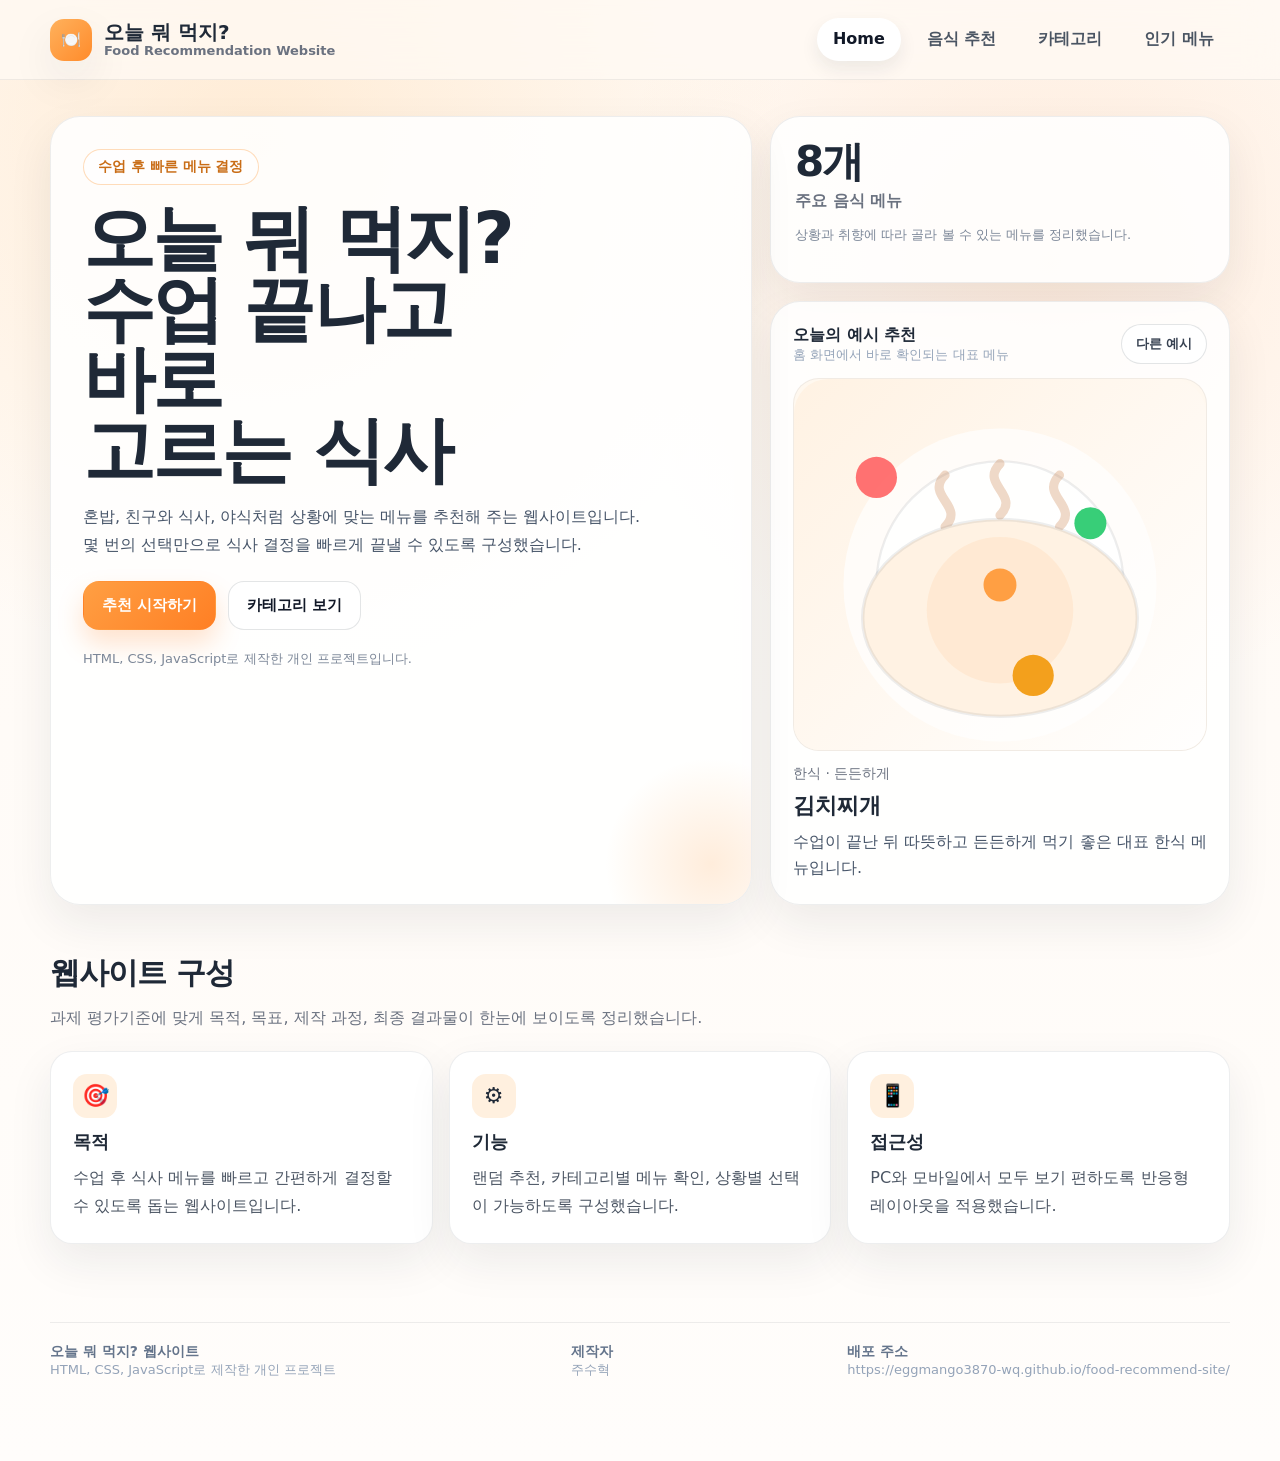
==== commit 5e361374: "Update index.html" ====
--- a/index.html
+++ b/index.html
@@ -32,7 +32,7 @@
   <section class="hero-grid">
     <article class="card hero-main">
       <div class="badge">수업 후 빠른 메뉴 결정</div>
-      <h1 class="hero-title">오늘 뭐 먹지?<br>수업 끝나고 바로 고르는 식사</h1>
+      <h1 class="hero-title">오늘 뭐 먹지?<br>수업 끝나고 바로 <br>고르는 식사</h1>
       <p class="hero-copy">
         혼밥, 친구와 식사, 야식처럼 상황에 맞는 메뉴를 추천해 주는 웹사이트입니다.
         몇 번의 선택만으로 식사 결정을 빠르게 끝낼 수 있도록 구성했습니다.
@@ -115,4 +115,4 @@
   </div>
   <script src="script.js"></script>
 </body>
-</html>+</html>
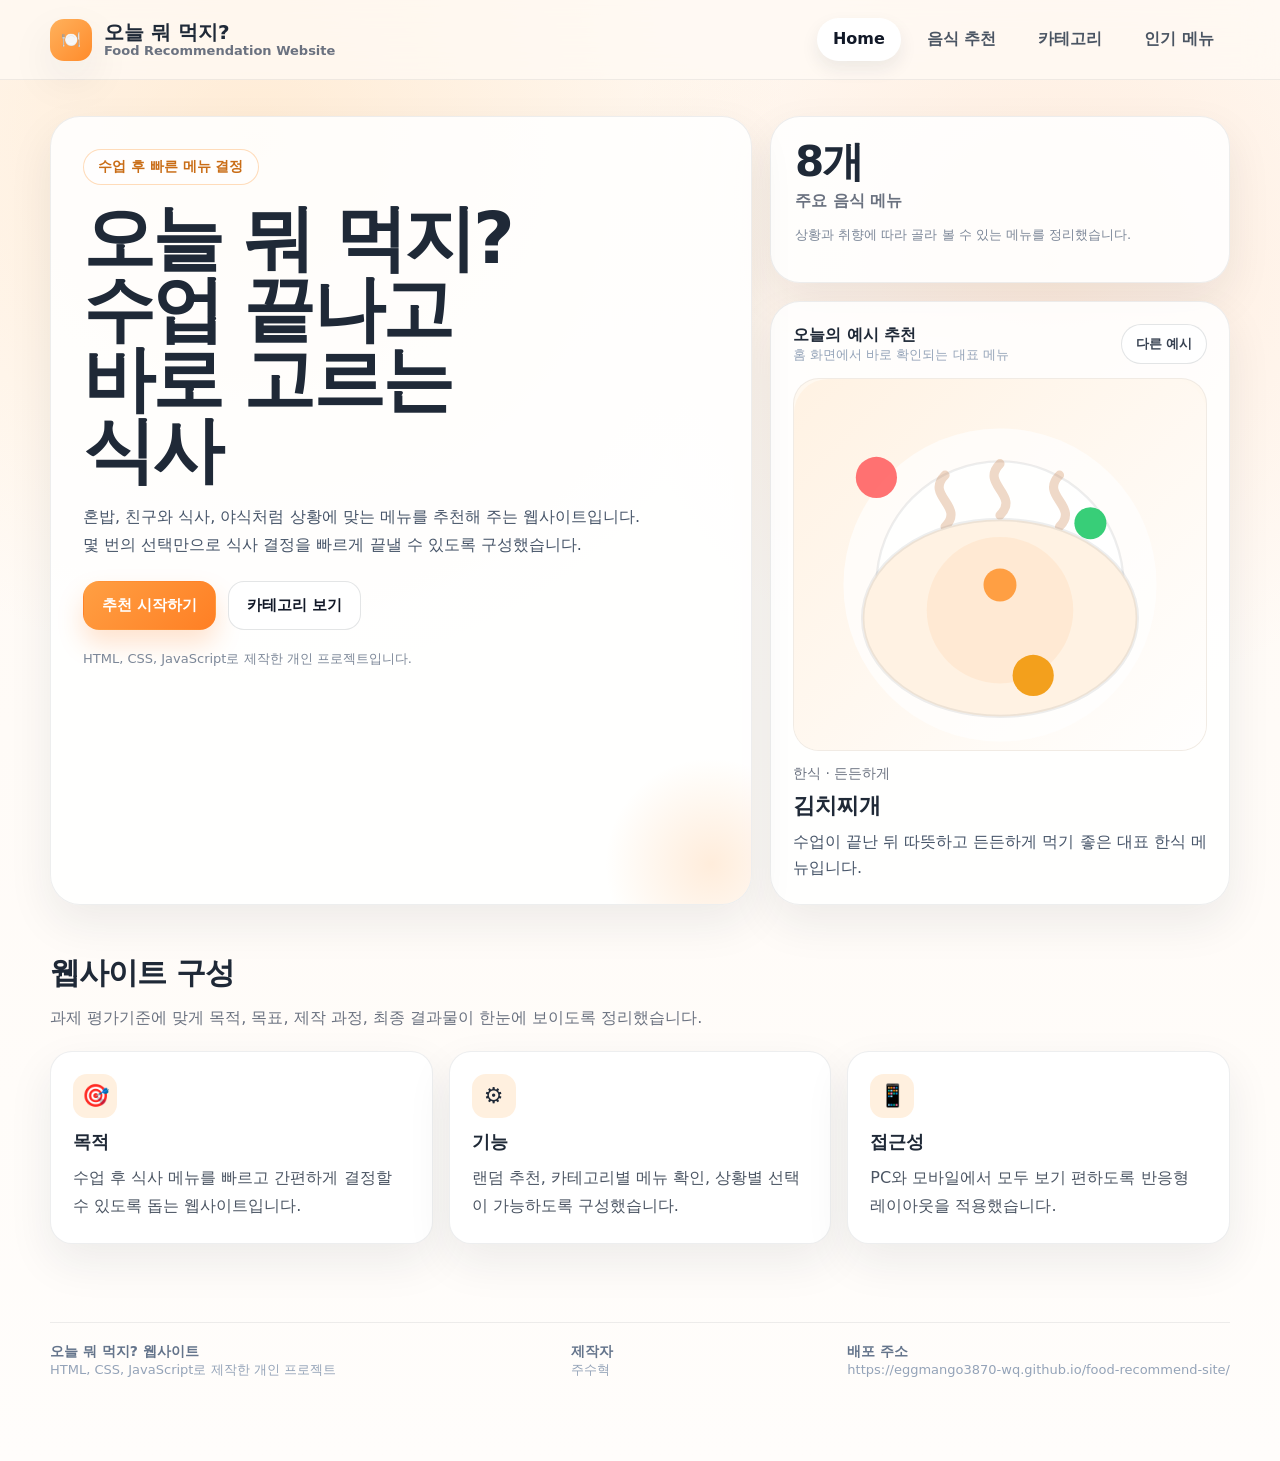
==== commit 29650892: "Update index.html" ====
--- a/index.html
+++ b/index.html
@@ -32,7 +32,7 @@
   <section class="hero-grid">
     <article class="card hero-main">
       <div class="badge">수업 후 빠른 메뉴 결정</div>
-      <h1 class="hero-title">오늘 뭐 먹지?<br>수업 끝나고 바로 <br>고르는 식사</h1>
+      <h1 class="hero-title">오늘 뭐 먹지?<br>수업 끝나고 바로 고르는 식사</h1>
       <p class="hero-copy">
         혼밥, 친구와 식사, 야식처럼 상황에 맞는 메뉴를 추천해 주는 웹사이트입니다.
         몇 번의 선택만으로 식사 결정을 빠르게 끝낼 수 있도록 구성했습니다.
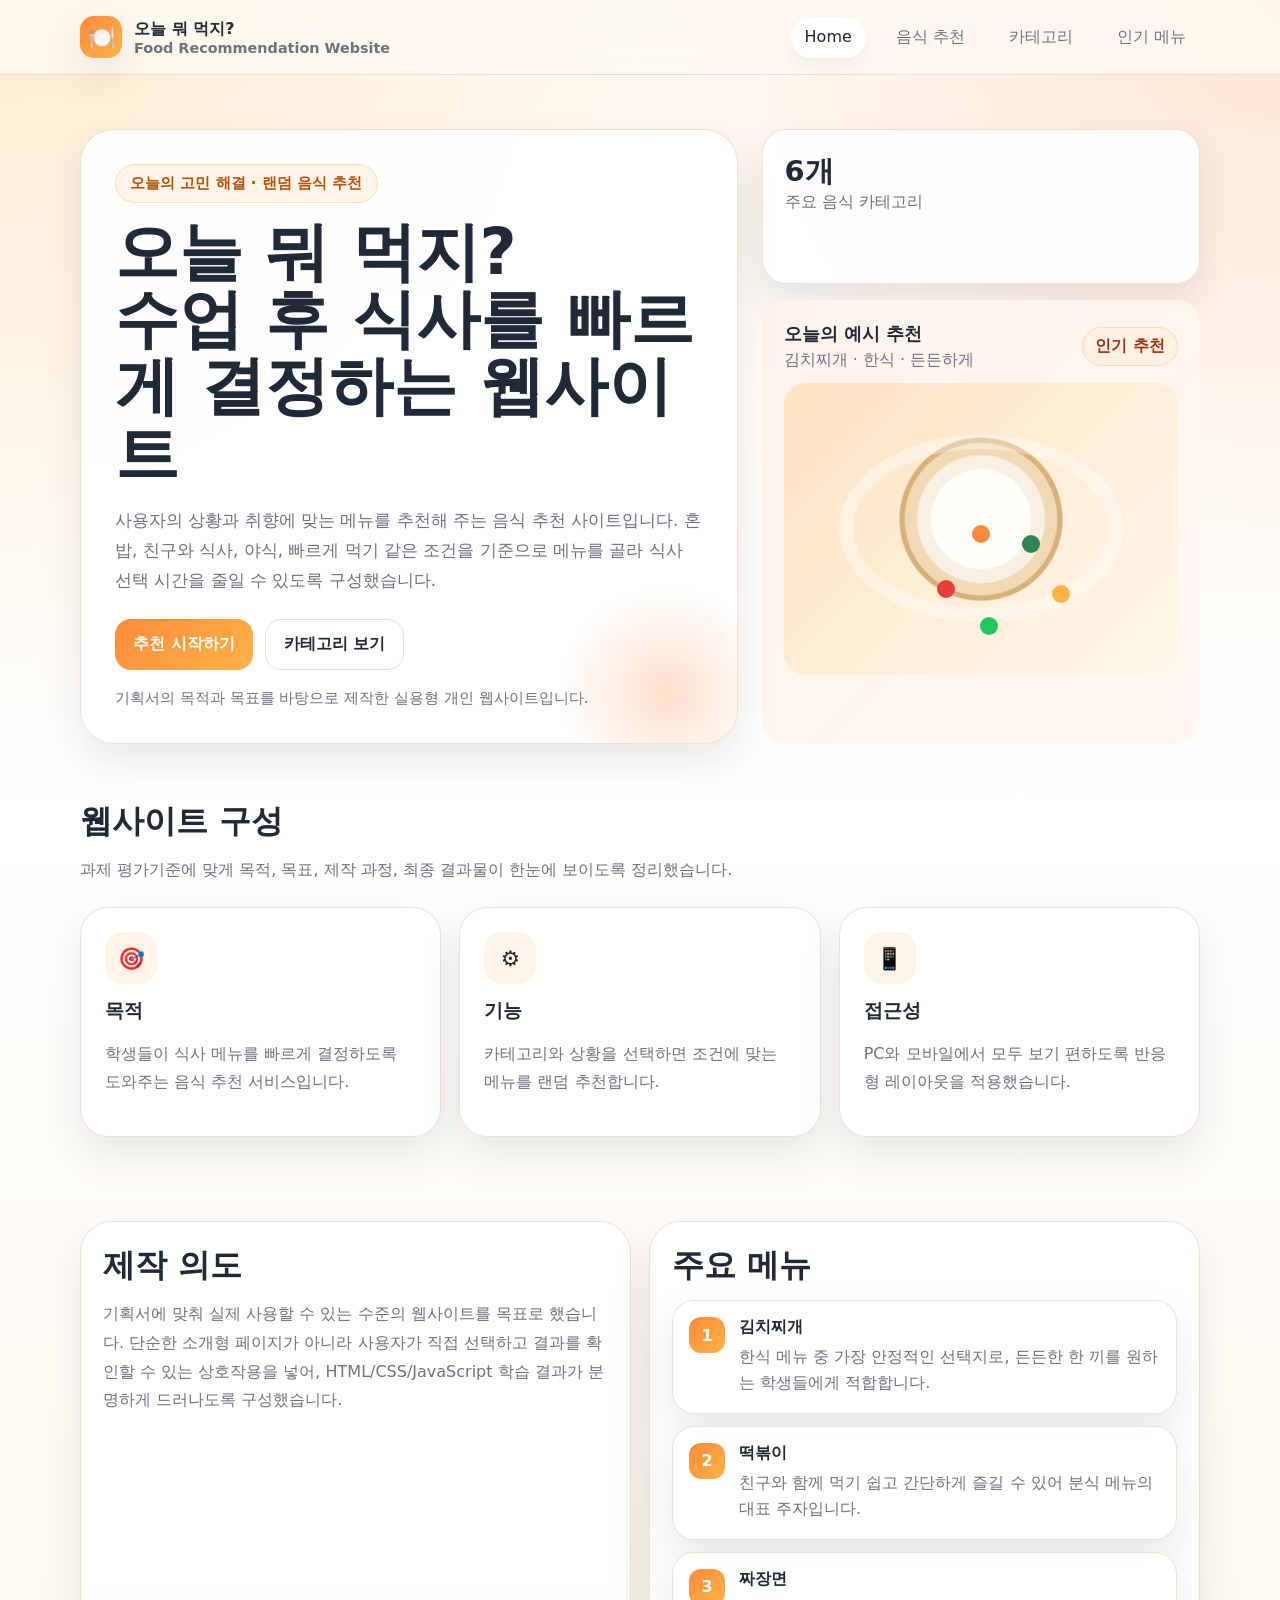
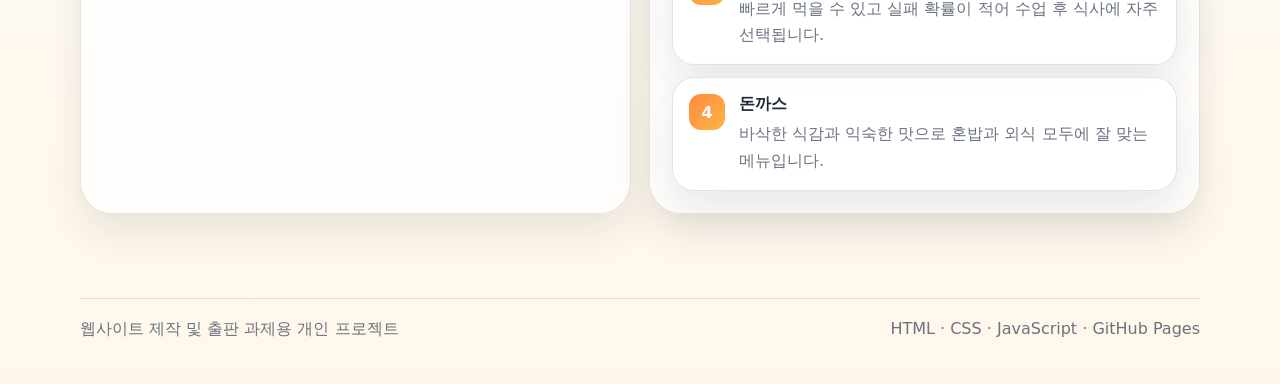
==== commit 0079eba4: "Add files via upload" ====
--- a/index.html
+++ b/index.html
@@ -1,118 +1,120 @@
-<!DOCTYPE html>
+<!doctype html>
 <html lang="ko">
 <head>
-  <meta charset="UTF-8" />
-  <meta name="viewport" content="width=device-width, initial-scale=1.0" />
-  <title>오늘 뭐 먹지? | Home</title>
-  <link rel="stylesheet" href="style.css" />
+<meta charset="utf-8" />
+<meta name="viewport" content="width=device-width, initial-scale=1" />
+<title>오늘 뭐 먹지? | Home</title>
+<link rel="stylesheet" href="style.css" />
 </head>
-<body data-page="index">
-  <div class="site-shell">
-    
-<div class="navbar">
-  <div class="container navbar-inner">
-    <a class="brand" href="index.html">
-      <div class="brand-mark">🍽️</div>
+<body>
+<header class="site-header">
+  <div class="container header-inner">
+    <div class="brand">
+      <div class="brand-badge">🍽️</div>
       <div>
-        <div class="brand-title">오늘 뭐 먹지?</div>
-        <div class="brand-sub">Food Recommendation Website</div>
+        <div>오늘 뭐 먹지?</div>
+        <div style="font-size:.9rem;color:var(--muted);font-weight:600">Food Recommendation Website</div>
       </div>
-    </a>
-    <nav class="nav-links">
-      <a href="index.html" data-page="index">Home</a>
-      <a href="recommend.html" data-page="recommend">음식 추천</a>
-      <a href="categories.html" data-page="categories">카테고리</a>
-      <a href="popular.html" data-page="popular">인기 메뉴</a>
+    </div>
+    <nav class="nav">
+      <a class="active" href="index.html">Home</a>
+      <a class="" href="recommend.html">음식 추천</a>
+      <a class="" href="categories.html">카테고리</a>
+      <a class="" href="popular.html">인기 메뉴</a>
     </nav>
   </div>
-</div>
+</header>
 
-    
-<main class="container">
-  <section class="hero-grid">
-    <article class="card hero-main">
-      <div class="badge">수업 후 빠른 메뉴 결정</div>
-      <h1 class="hero-title">오늘 뭐 먹지?<br>수업 끝나고 바로 고르는 식사</h1>
-      <p class="hero-copy">
-        혼밥, 친구와 식사, 야식처럼 상황에 맞는 메뉴를 추천해 주는 웹사이트입니다.
-        몇 번의 선택만으로 식사 결정을 빠르게 끝낼 수 있도록 구성했습니다.
-      </p>
-      <div class="actions">
-        <a class="btn btn-primary" href="recommend.html">추천 시작하기</a>
-        <a class="btn btn-secondary" href="categories.html">카테고리 보기</a>
+<main>
+  <section class="hero">
+    <div class="container hero-grid">
+      <div class="hero-card">
+        <div class="kicker">오늘의 고민 해결 · 랜덤 음식 추천</div>
+        <h1>오늘 뭐 먹지?<br>수업 후 식사를 빠르게 결정하는 웹사이트</h1>
+        <p class="lead">
+          사용자의 상황과 취향에 맞는 메뉴를 추천해 주는 음식 추천 사이트입니다.
+          혼밥, 친구와 식사, 야식, 빠르게 먹기 같은 조건을 기준으로 메뉴를 골라
+          식사 선택 시간을 줄일 수 있도록 구성했습니다.
+        </p>
+        <div class="cta-row">
+          <a class="btn btn-primary" href="recommend.html">추천 시작하기</a>
+          <a class="btn btn-ghost" href="categories.html">카테고리 보기</a>
+        </div>
+        <div class="small-note">기획서의 목적과 목표를 바탕으로 제작한 실용형 개인 웹사이트입니다.</div>
       </div>
-      <div class="note">HTML, CSS, JavaScript로 제작한 개인 프로젝트입니다.</div>
-    </article>
-    <aside class="hero-side">
-      <div class="card stat-card">
-        <div class="stat-number" id="food-count">8개</div>
-        <div class="stat-label">주요 음식 메뉴</div>
-        <p class="note" style="margin-top:12px;">상황과 취향에 따라 골라 볼 수 있는 메뉴를 정리했습니다.</p>
-      </div>
-      <div class="card preview-card">
-        <div style="display:flex; justify-content:space-between; align-items:center; gap:12px; margin-bottom:14px;">
-          <div>
-            <strong>오늘의 예시 추천</strong>
-            <div class="small">홈 화면에서 바로 확인되는 대표 메뉴</div>
+
+      <div class="side-stack">
+        <div class="stat">
+          <strong>6개</strong>
+          <span>주요 음식 카테고리</span>
+        </div>
+        <div class="preview">
+          <div style="display:flex;justify-content:space-between;align-items:center;gap:10px">
+            <div>
+              <div style="font-weight:800;font-size:1.1rem">오늘의 예시 추천</div>
+              <div style="color:var(--muted);margin-top:4px">김치찌개 · 한식 · 든든하게</div>
+            </div>
+            <div class="pill">인기 추천</div>
           </div>
-          <button class="chip" id="featured-shuffle">다른 예시</button>
-        </div>
-        <div class="result-art" style="aspect-ratio: 1 / 0.9;">
-          <img id="featured-food-img" alt="오늘의 예시 추천 음식 이미지">
-        </div>
-        <div style="padding-top:14px;">
-          <div class="item-line" id="featured-food-tag"></div>
-          <div style="font-size: 22px; font-weight: 900; margin: 4px 0 8px;" id="featured-food-name"></div>
-          <p class="item-desc" id="featured-food-desc"></p>
+          <div class="dish">
+            <div class="dish-art" aria-hidden="true">
+              <div class="plate"></div>
+              <div class="garnish"></div>
+            </div>
+          </div>
         </div>
       </div>
-    </aside>
+    </div>
   </section>
 
   <section class="section">
-    <div class="section-head">
-      <h2 class="section-title">웹사이트 구성</h2>
-      <p class="section-desc">과제 평가기준에 맞게 목적, 목표, 제작 과정, 최종 결과물이 한눈에 보이도록 정리했습니다.</p>
+    <div class="container">
+      <h2>웹사이트 구성</h2>
+      <p class="section-lead">과제 평가기준에 맞게 목적, 목표, 제작 과정, 최종 결과물이 한눈에 보이도록 정리했습니다.</p>
+      <div class="grid-3">
+        <article class="card">
+          <div class="icon">🎯</div>
+          <h3>목적</h3>
+          <p>학생들이 식사 메뉴를 빠르게 결정하도록 도와주는 음식 추천 서비스입니다.</p>
+        </article>
+        <article class="card">
+          <div class="icon">⚙️</div>
+          <h3>기능</h3>
+          <p>카테고리와 상황을 선택하면 조건에 맞는 메뉴를 랜덤 추천합니다.</p>
+        </article>
+        <article class="card">
+          <div class="icon">📱</div>
+          <h3>접근성</h3>
+          <p>PC와 모바일에서 모두 보기 편하도록 반응형 레이아웃을 적용했습니다.</p>
+        </article>
+      </div>
     </div>
-    <div class="grid-3">
-      <article class="info-card">
-        <div class="info-icon">🎯</div>
-        <h3 class="info-title">목적</h3>
-        <p class="info-text">수업 후 식사 메뉴를 빠르고 간편하게 결정할 수 있도록 돕는 웹사이트입니다.</p>
-      </article>
-      <article class="info-card">
-        <div class="info-icon">⚙️</div>
-        <h3 class="info-title">기능</h3>
-        <p class="info-text">랜덤 추천, 카테고리별 메뉴 확인, 상황별 선택이 가능하도록 구성했습니다.</p>
-      </article>
-      <article class="info-card">
-        <div class="info-icon">📱</div>
-        <h3 class="info-title">접근성</h3>
-        <p class="info-text">PC와 모바일에서 모두 보기 편하도록 반응형 레이아웃을 적용했습니다.</p>
-      </article>
+  </section>
+
+  <section class="section">
+    <div class="container grid-2">
+      <div class="section-box">
+        <h2>제작 의도</h2>
+        <p class="section-lead">
+          기획서에 맞춰 실제 사용할 수 있는 수준의 웹사이트를 목표로 했습니다.
+          단순한 소개형 페이지가 아니라 사용자가 직접 선택하고 결과를 확인할 수 있는 상호작용을 넣어,
+          HTML/CSS/JavaScript 학습 결과가 분명하게 드러나도록 구성했습니다.
+        </p>
+      </div>
+      <div class="section-box">
+        <h2>주요 메뉴</h2>
+        <div class="menu-list" id="popularList"></div>
+      </div>
     </div>
   </section>
 </main>
 
-    
 <footer class="footer">
-  <div class="container footer-inner">
-    <div>
-      <strong>오늘 뭐 먹지? 웹사이트</strong><br>
-      <span class="small">HTML, CSS, JavaScript로 제작한 개인 프로젝트</span>
-    </div>
-    <div>
-      <strong>제작자</strong><br>
-      <span class="small">주수혁</span>
-    </div>
-    <div>
-      <strong>배포 주소</strong><br>
-      <span class="small">https://eggmango3870-wq.github.io/food-recommend-site/</span>
-    </div>
+  <div class="container footbox">
+    <div>웹사이트 제작 및 출판 과제용 개인 프로젝트</div>
+    <div>HTML · CSS · JavaScript · GitHub Pages</div>
   </div>
 </footer>
-
-  </div>
-  <script src="script.js"></script>
+<script src="script.js"></script>
 </body>
-</html>
+</html>
--- a/style.css
+++ b/style.css
@@ -1,193 +1,289 @@
-
-:root {
-  --bg: #fff8f0;
-  --surface: rgba(255,255,255,0.86);
-  --surface-strong: #ffffff;
-  --text: #1f2937;
-  --muted: #6b7280;
-  --line: rgba(31,41,55,0.10);
-  --accent: #ff9a3d;
-  --accent-2: #ffd9b5;
-  --accent-3: #fff0df;
-  --shadow: 0 18px 45px rgba(31,41,55,0.08);
-  --radius-xl: 30px;
-  --radius-lg: 22px;
-  --radius-md: 16px;
-}
-* { box-sizing: border-box; }
-html { scroll-behavior: smooth; }
-body {
-  margin: 0;
-  font-family: Inter, Pretendard, system-ui, -apple-system, BlinkMacSystemFont, "Segoe UI", sans-serif;
-  color: var(--text);
+/* style.css */
+:root{
+  --bg:#fffaf3;
+  --bg-2:#fff1db;
+  --card:#ffffff;
+  --text:#1f2937;
+  --muted:#6b7280;
+  --line:#eadfcf;
+  --brand:#ff8a3d;
+  --brand-2:#ffb347;
+  --accent:#2f855a;
+  --shadow:0 18px 40px rgba(31,41,55,.10);
+  --radius:24px;
+}
+
+*{box-sizing:border-box}
+html{scroll-behavior:smooth}
+body{
+  margin:0;
+  font-family: "Pretendard","Apple SD Gothic Neo","Noto Sans KR",system-ui,sans-serif;
+  color:var(--text);
   background:
-    radial-gradient(circle at 20% 10%, rgba(255, 197, 128, 0.26), transparent 32%),
-    radial-gradient(circle at 82% 18%, rgba(255, 176, 118, 0.18), transparent 28%),
-    linear-gradient(180deg, #fff9f3 0%, #fffdfb 100%);
-  min-height: 100vh;
-}
-a { color: inherit; text-decoration: none; }
-img { display: block; max-width: 100%; }
-.container { width: min(1180px, calc(100% - 32px)); margin: 0 auto; }
-.site-shell { padding-bottom: 64px; }
-.navbar {
-  position: sticky; top: 0; z-index: 50;
-  backdrop-filter: blur(16px);
-  background: rgba(255, 250, 244, 0.74);
-  border-bottom: 1px solid rgba(31,41,55,0.07);
-}
-.navbar-inner {
-  display: flex; align-items: center; justify-content: space-between;
-  gap: 18px; padding: 18px 0;
-}
-.brand {
-  display: flex; align-items: center; gap: 12px; font-weight: 800;
-}
-.brand-mark {
-  width: 42px; height: 42px; border-radius: 14px;
-  background: linear-gradient(135deg, #ffb15c, #ff8b2b);
-  display: grid; place-items: center; color: white; box-shadow: var(--shadow);
-  flex: 0 0 auto;
-}
-.brand-sub { font-size: 13px; color: var(--muted); font-weight: 600; }
-.brand-title { font-size: 20px; line-height: 1.1; }
-.nav-links { display: flex; flex-wrap: wrap; gap: 10px; }
-.nav-links a {
-  padding: 11px 16px; border-radius: 999px; color: #4b5563; font-weight: 700;
-}
-.nav-links a.active,
-.nav-links a:hover { background: #fff; box-shadow: 0 8px 18px rgba(31,41,55,0.08); color: #111827; }
-.hero-grid {
-  display: grid; grid-template-columns: 1.45fr 0.95fr; gap: 18px;
-  padding: 36px 0 24px;
-}
-.card {
-  background: var(--surface);
-  border: 1px solid rgba(31,41,55,0.08);
-  border-radius: var(--radius-xl);
-  box-shadow: var(--shadow);
-}
-.hero-main { padding: 32px; overflow: hidden; position: relative; }
-.hero-main:after {
-  content: ""; position: absolute; inset: auto -70px -70px auto; width: 220px; height: 220px;
-  border-radius: 50%; background: radial-gradient(circle, rgba(255,153,61,0.18), transparent 68%);
-}
-.badge {
-  display: inline-flex; align-items: center; gap: 8px;
-  padding: 8px 14px; border: 1px solid rgba(255,154,61,0.35);
-  border-radius: 999px; color: #c96d16; background: rgba(255,255,255,0.65);
-  font-size: 14px; font-weight: 800;
-}
-.hero-title {
-  font-size: clamp(40px, 6vw, 72px);
-  line-height: 0.98; margin: 18px 0 18px; letter-spacing: -0.04em;
-  max-width: 9ch;
-}
-.hero-copy {
-  color: #475569; font-size: 16px; line-height: 1.75; max-width: 56ch; margin: 0 0 22px;
-}
-.actions { display:flex; gap: 12px; flex-wrap: wrap; margin-bottom: 18px; }
-.btn {
-  appearance: none; border: 1px solid transparent; cursor: pointer;
-  padding: 14px 18px; border-radius: 16px; font-weight: 800; font-size: 15px;
-  transition: transform .18s ease, box-shadow .18s ease, background .18s ease;
-}
-.btn:hover { transform: translateY(-1px); }
-.btn-primary {
-  background: linear-gradient(135deg, #ff9f43, #ff7f24);
-  color: white; box-shadow: 0 14px 26px rgba(255,127,36,.22);
-}
-.btn-secondary { background: white; color: #111827; border-color: rgba(31,41,55,0.12); }
-.note { font-size: 13px; color: #7c8798; line-height: 1.65; }
-.hero-side { display: grid; gap: 18px; }
-.stat-card { padding: 24px; min-height: 160px; }
-.stat-number { font-size: 42px; font-weight: 900; line-height: 1; letter-spacing: -0.05em; }
-.stat-label { color: #6b7280; margin-top: 8px; font-weight: 700; }
-.preview-card { padding: 22px; }
-.section { padding: 24px 0 8px; }
-.section-head { margin-bottom: 18px; }
-.section-title { font-size: 30px; margin: 0 0 10px; letter-spacing: -0.03em; }
-.section-desc { margin: 0; color: var(--muted); line-height: 1.8; }
-.grid-3 { display:grid; grid-template-columns: repeat(3, 1fr); gap: 16px; }
-.info-card {
-  background: var(--surface-strong); border: 1px solid rgba(31,41,55,0.08);
-  border-radius: var(--radius-lg); padding: 22px; box-shadow: var(--shadow);
-}
-.info-icon {
-  width: 44px; height: 44px; border-radius: 14px; background: var(--accent-3);
-  display: grid; place-items: center; font-size: 22px; margin-bottom: 12px;
-}
-.info-title { font-size: 18px; margin: 6px 0 10px; }
-.info-text { margin: 0; color: #4b5563; line-height: 1.8; }
-.drawer {
-  margin-top: 20px; display:grid; grid-template-columns: 0.95fr 1.05fr; gap: 18px;
-}
-.filter-panel, .result-panel, .list-panel, .rank-panel { padding: 22px; }
-.chip-row { display:flex; flex-wrap: wrap; gap: 10px; margin-top: 14px; }
-.chip {
-  border: 1px solid rgba(31,41,55,0.12); background: white; color: #374151;
-  padding: 10px 14px; border-radius: 999px; cursor: pointer; font-weight: 700;
-}
-.chip.active { background: #111827; color: white; border-color: #111827; }
-.select-grid { display:grid; grid-template-columns: 1fr 1fr; gap: 12px; margin-top: 16px; }
-.field label { display:block; font-weight: 800; margin-bottom: 8px; color: #374151; }
-.field select {
-  width: 100%; border-radius: 14px; border: 1px solid rgba(31,41,55,0.14); background: white;
-  padding: 13px 14px; font: inherit; color: #111827;
-}
-.result {
-  display:grid; grid-template-columns: 200px 1fr; gap: 18px; align-items: center;
-}
-.result-art {
-  width: 100%; aspect-ratio: 1 / 1; border-radius: 26px; background: #fff8ef; border: 1px solid rgba(31,41,55,0.06);
-  overflow:hidden; display:grid; place-items:center;
-}
-.result-art img { width: 100%; height: 100%; object-fit: cover; }
-.result-name { font-size: 32px; margin: 0 0 6px; letter-spacing: -0.04em; }
-.result-meta { color: #c96d16; font-weight: 800; margin-bottom: 12px; }
-.result-desc { margin: 0 0 16px; color: #475569; line-height: 1.8; }
-.result-tags { display:flex; flex-wrap: wrap; gap: 8px; margin-bottom: 16px; }
-.tag { padding: 8px 12px; border-radius: 999px; background: #fff4e7; color: #b45309; font-weight: 800; font-size: 13px; }
-.list-grid { display:grid; grid-template-columns: repeat(2, 1fr); gap: 14px; }
-.item-card {
-  border-radius: 20px; background: white; border: 1px solid rgba(31,41,55,0.08); overflow: hidden;
-  box-shadow: var(--shadow); display:grid; grid-template-columns: 140px 1fr;
-}
-.item-art { background: #fff7ee; }
-.item-art img { width:100%; height:100%; object-fit: cover; }
-.item-body { padding: 16px; }
-.item-title { font-size: 20px; font-weight: 900; margin: 0 0 6px; }
-.item-line { color: #6b7280; font-size: 14px; margin: 0 0 8px; }
-.item-desc { color: #475569; margin: 0; line-height: 1.65; }
-.rank-list { display:grid; gap: 14px; }
-.rank-item {
-  display:grid; grid-template-columns: 84px 1fr; gap: 14px; align-items: center;
-  padding: 14px; background:white; border-radius: 20px; border: 1px solid rgba(31,41,55,0.08);
-}
-.rank-num {
-  width: 84px; height: 84px; border-radius: 20px; display:grid; place-items:center;
-  background: linear-gradient(135deg, #fff1e2, #ffe0bf); font-size: 34px; font-weight: 900; color: #d97706;
-}
-.footer {
-  margin-top: 42px; padding: 28px 0 18px; color: #64748b; font-size: 14px;
-}
-.footer-inner {
-  display:flex; justify-content: space-between; gap: 16px; flex-wrap: wrap;
-  border-top: 1px solid rgba(31,41,55,0.08); padding-top: 20px;
-}
-.small { font-size: 13px; color: #94a3b8; }
-.svg-wrap { width:100%; height:100%; }
-.hint { font-size: 12px; color: #94a3b8; margin-top: 8px; }
-@media (max-width: 980px) {
-  .hero-grid, .drawer { grid-template-columns: 1fr; }
-  .grid-3, .list-grid { grid-template-columns: 1fr; }
-  .result { grid-template-columns: 1fr; }
-  .navbar-inner { flex-direction: column; align-items: flex-start; }
-}
-@media (max-width: 640px) {
-  .container { width: min(100% - 20px, 1180px); }
-  .hero-main, .stat-card, .preview-card, .filter-panel, .result-panel, .list-panel, .rank-panel { padding: 18px; }
-  .hero-title { max-width: 100%; font-size: 38px; }
-  .select-grid { grid-template-columns: 1fr; }
-  .item-card { grid-template-columns: 1fr; }
-}
+    radial-gradient(circle at top left, rgba(255,179,71,.20), transparent 32%),
+    radial-gradient(circle at top right, rgba(255,138,61,.18), transparent 28%),
+    linear-gradient(180deg, var(--bg), #ffffff 42%, #fff7ea 100%);
+}
+
+a{color:inherit;text-decoration:none}
+img{max-width:100%;display:block}
+button,select{font:inherit}
+
+.container{width:min(1120px, calc(100% - 32px)); margin:0 auto;}
+.site-header{
+  position:sticky; top:0; z-index:50;
+  backdrop-filter: blur(12px);
+  background:rgba(255,250,243,.78);
+  border-bottom:1px solid rgba(234,223,207,.9);
+}
+.header-inner{
+  display:flex; align-items:center; justify-content:space-between;
+  padding:16px 0;
+  gap:16px;
+}
+.brand{
+  display:flex; align-items:center; gap:12px; font-weight:800;
+}
+.brand-badge{
+  width:42px; height:42px; border-radius:14px;
+  display:grid; place-items:center;
+  background:linear-gradient(135deg, var(--brand), var(--brand-2));
+  color:white; box-shadow:var(--shadow);
+  font-size:22px;
+}
+.nav{
+  display:flex; gap:16px; flex-wrap:wrap; justify-content:flex-end;
+}
+.nav a{
+  padding:10px 14px; border-radius:999px; color:var(--muted);
+}
+.nav a:hover,.nav a.active{background:#fff; color:var(--text); box-shadow:0 10px 20px rgba(31,41,55,.06);}
+
+.hero{
+  padding:54px 0 28px;
+}
+.hero-grid{
+  display:grid; grid-template-columns:1.2fr .8fr; gap:24px; align-items:stretch;
+}
+.hero-card, .card, .panel, .stat, .menu-item, .step, .section-box, .food-card{
+  background:rgba(255,255,255,.9);
+  border:1px solid rgba(234,223,207,.9);
+  box-shadow:var(--shadow);
+}
+.hero-card{
+  border-radius:34px;
+  padding:34px;
+  position:relative;
+  overflow:hidden;
+}
+.hero-card::after{
+  content:"";
+  position:absolute; inset:auto -40px -60px auto;
+  width:220px; height:220px; border-radius:50%;
+  background:radial-gradient(circle, rgba(255,138,61,.26), rgba(255,138,61,0) 70%);
+}
+.kicker{
+  display:inline-flex; align-items:center; gap:8px;
+  background:#fff4e8; color:#b45309;
+  border:1px solid #ffd9b2;
+  padding:8px 14px; border-radius:999px;
+  font-weight:700; font-size:.95rem;
+}
+h1{font-size:clamp(2.1rem, 5vw, 4.25rem); line-height:1.05; margin:16px 0 12px;}
+.lead{font-size:1.05rem; line-height:1.8; color:var(--muted); max-width:58ch}
+.cta-row{display:flex; gap:12px; flex-wrap:wrap; margin-top:24px}
+.btn{
+  display:inline-flex; align-items:center; justify-content:center; gap:8px;
+  border:none; cursor:pointer;
+  padding:14px 18px; border-radius:16px; font-weight:700;
+  transition:.2s ease;
+}
+.btn-primary{background:linear-gradient(135deg,var(--brand),var(--brand-2)); color:#fff}
+.btn-primary:hover{transform:translateY(-2px)}
+.btn-ghost{background:#fff; border:1px solid var(--line); color:var(--text)}
+.btn-ghost:hover{transform:translateY(-2px)}
+.small-note{margin-top:18px; color:var(--muted); font-size:.95rem}
+
+.side-stack{display:grid; gap:16px}
+.stat{
+  border-radius:24px; padding:22px;
+}
+.stat strong{display:block; font-size:1.8rem}
+.stat span{color:var(--muted)}
+.preview{
+  border-radius:24px; padding:22px;
+  background:
+    linear-gradient(135deg, rgba(255,138,61,.10), rgba(255,179,71,.08)),
+    rgba(255,255,255,.95);
+}
+.preview .dish{
+  display:flex; align-items:center; justify-content:space-between; gap:12px;
+  margin-top:12px;
+}
+.dish-art{
+  width:100%; aspect-ratio:1.35/1; border-radius:22px; overflow:hidden;
+  background:linear-gradient(135deg,#ffe4c4,#fff7ea);
+  position:relative;
+}
+.dish-art .plate{
+  position:absolute; inset:18% 14%;
+  background:radial-gradient(circle at 50% 45%, #fffefb 0 28%, #f8f0e2 29% 36%, #f0d9b4 37% 43%, #d8b07a 44% 46%, transparent 47%);
+  border-radius:50%;
+  box-shadow: inset 0 0 0 14px rgba(255,255,255,.35);
+}
+.dish-art .garnish{
+  position:absolute; width:18px; height:18px; border-radius:50%;
+  background:#ff8a3d; box-shadow:50px 10px 0 #2f855a, 80px 60px 0 #ffb347, -35px 55px 0 #e53e3e, 8px 92px 0 #22c55e;
+  top:52%; left:50%; transform:translate(-50%,-50%);
+}
+.section{padding:28px 0 56px;}
+.section h2{font-size:2rem; margin:0 0 12px}
+.section p.section-lead{margin:0 0 22px; color:var(--muted); line-height:1.8}
+
+.grid-3{display:grid; grid-template-columns:repeat(3,1fr); gap:18px}
+.grid-2{display:grid; grid-template-columns:repeat(2,1fr); gap:18px}
+.card{
+  border-radius:28px; padding:24px;
+}
+.card h3{margin:0 0 10px}
+.card p{color:var(--muted); line-height:1.75}
+.icon{
+  width:52px; height:52px; border-radius:18px;
+  display:grid; place-items:center; font-size:1.35rem;
+  background:#fff4e8; margin-bottom:14px;
+}
+
+.toolbar{
+  display:grid; grid-template-columns:repeat(3,1fr); gap:14px; margin-bottom:18px;
+}
+.field{
+  background:rgba(255,255,255,.92); border:1px solid var(--line); border-radius:18px;
+  padding:14px 16px;
+}
+.field label{display:block; font-size:.9rem; color:var(--muted); margin-bottom:8px}
+.field select{
+  width:100%; border:none; outline:none; background:transparent; font-weight:700;
+}
+.result{
+  padding:28px; border-radius:32px; background:linear-gradient(135deg, #ffffff, #fff8ef);
+}
+.result-top{display:flex; justify-content:space-between; gap:12px; flex-wrap:wrap}
+.pill{
+  display:inline-flex; align-items:center; gap:8px;
+  padding:8px 12px; border-radius:999px;
+  background:#fff1e2; border:1px solid #ffd8b5; color:#9a3412; font-weight:700;
+}
+.result h3{font-size:2rem; margin:14px 0 10px}
+.tags{display:flex; gap:8px; flex-wrap:wrap; margin:16px 0}
+.tag{
+  padding:8px 12px; border-radius:999px;
+  background:#f3f4f6; color:#374151; font-size:.92rem;
+}
+.result-grid{
+  display:grid; grid-template-columns:1.05fr .95fr; gap:20px; align-items:center;
+  margin-top:18px;
+}
+.food-visual{
+  border-radius:28px; min-height:320px; overflow:hidden; position:relative;
+  background:
+    radial-gradient(circle at 30% 20%, rgba(255,255,255,.95), transparent 20%),
+    linear-gradient(135deg, rgba(255,138,61,.18), rgba(255,179,71,.18)),
+    #fff;
+  border:1px solid var(--line);
+}
+.food-visual .plate{
+  position:absolute; inset:16% 15%; border-radius:50%;
+  background:radial-gradient(circle, #fff 0 30%, #f9e7c7 31% 39%, #e8c18f 40% 45%, transparent 46%);
+  box-shadow: inset 0 0 0 16px rgba(255,255,255,.45);
+}
+.food-visual .emoji{
+  position:absolute; font-size:4rem; left:50%; top:50%; transform:translate(-50%,-50%);
+  filter: drop-shadow(0 14px 20px rgba(0,0,0,.12));
+}
+.food-meta{display:grid; gap:12px}
+.meta-row{
+  display:flex; justify-content:space-between; gap:12px;
+  padding:14px 16px; background:#fff; border:1px solid var(--line); border-radius:18px;
+}
+.meta-row b{display:block}
+.meta-row span{color:var(--muted)}
+.menu-list{display:grid; gap:12px}
+.menu-item{
+  display:flex; align-items:flex-start; gap:14px;
+  border-radius:22px; padding:16px;
+}
+.rank{
+  width:36px; height:36px; border-radius:12px;
+  background:linear-gradient(135deg,var(--brand),var(--brand-2));
+  color:#fff; display:grid; place-items:center; font-weight:800; flex:0 0 auto;
+}
+.menu-item h4{margin:0 0 6px}
+.menu-item p{margin:0; color:var(--muted); line-height:1.65}
+.process{
+  counter-reset: step;
+}
+.step{
+  border-radius:24px; padding:22px; position:relative;
+}
+.step::before{
+  counter-increment: step;
+  content: counter(step);
+  width:44px; height:44px; border-radius:14px;
+  display:grid; place-items:center;
+  background:linear-gradient(135deg,var(--accent),#60a5fa);
+  color:#fff; font-weight:800;
+  margin-bottom:14px;
+}
+.footer{
+  padding:28px 0 44px;
+  color:var(--muted);
+}
+.footer .footbox{
+  border-top:1px solid var(--line);
+  padding-top:20px;
+  display:flex; justify-content:space-between; gap:16px; flex-wrap:wrap;
+}
+
+.section-box{
+  background:rgba(255,255,255,.84);
+  border:1px solid rgba(234,223,207,.9);
+  border-radius:32px;
+  padding:22px;
+  box-shadow:var(--shadow);
+}
+
+.breadcrumb{color:var(--muted); font-size:.95rem; margin-bottom:14px}
+.page-hero{padding:38px 0 18px}
+
+.list-grid{
+  display:grid;
+  grid-template-columns:repeat(2,1fr);
+  gap:16px;
+}
+.food-card{
+  background:rgba(255,255,255,.92);
+  border:1px solid rgba(234,223,207,.9);
+  border-radius:24px;
+  padding:20px;
+  box-shadow:var(--shadow);
+}
+.food-card header{
+  display:flex; justify-content:space-between; gap:12px; align-items:flex-start;
+  margin-bottom:12px;
+}
+.food-card h3{margin:0}
+.food-card .meta{color:var(--muted); font-size:.92rem}
+.food-card .badge{
+  display:inline-flex; padding:7px 11px; border-radius:999px;
+  background:#fff1e2; border:1px solid #ffd8b5; color:#9a3412; font-size:.88rem; font-weight:700;
+}
+.footer-cta{
+  display:flex; gap:12px; flex-wrap:wrap; margin-top:14px;
+}
+
+@media (max-width: 920px){
+  .hero-grid,.result-grid,.grid-2,.grid-3,.list-grid{grid-template-columns:1fr}
+  .toolbar{grid-template-columns:1fr}
+  .header-inner{flex-direction:column; align-items:flex-start}
+  .nav{justify-content:flex-start}
+}
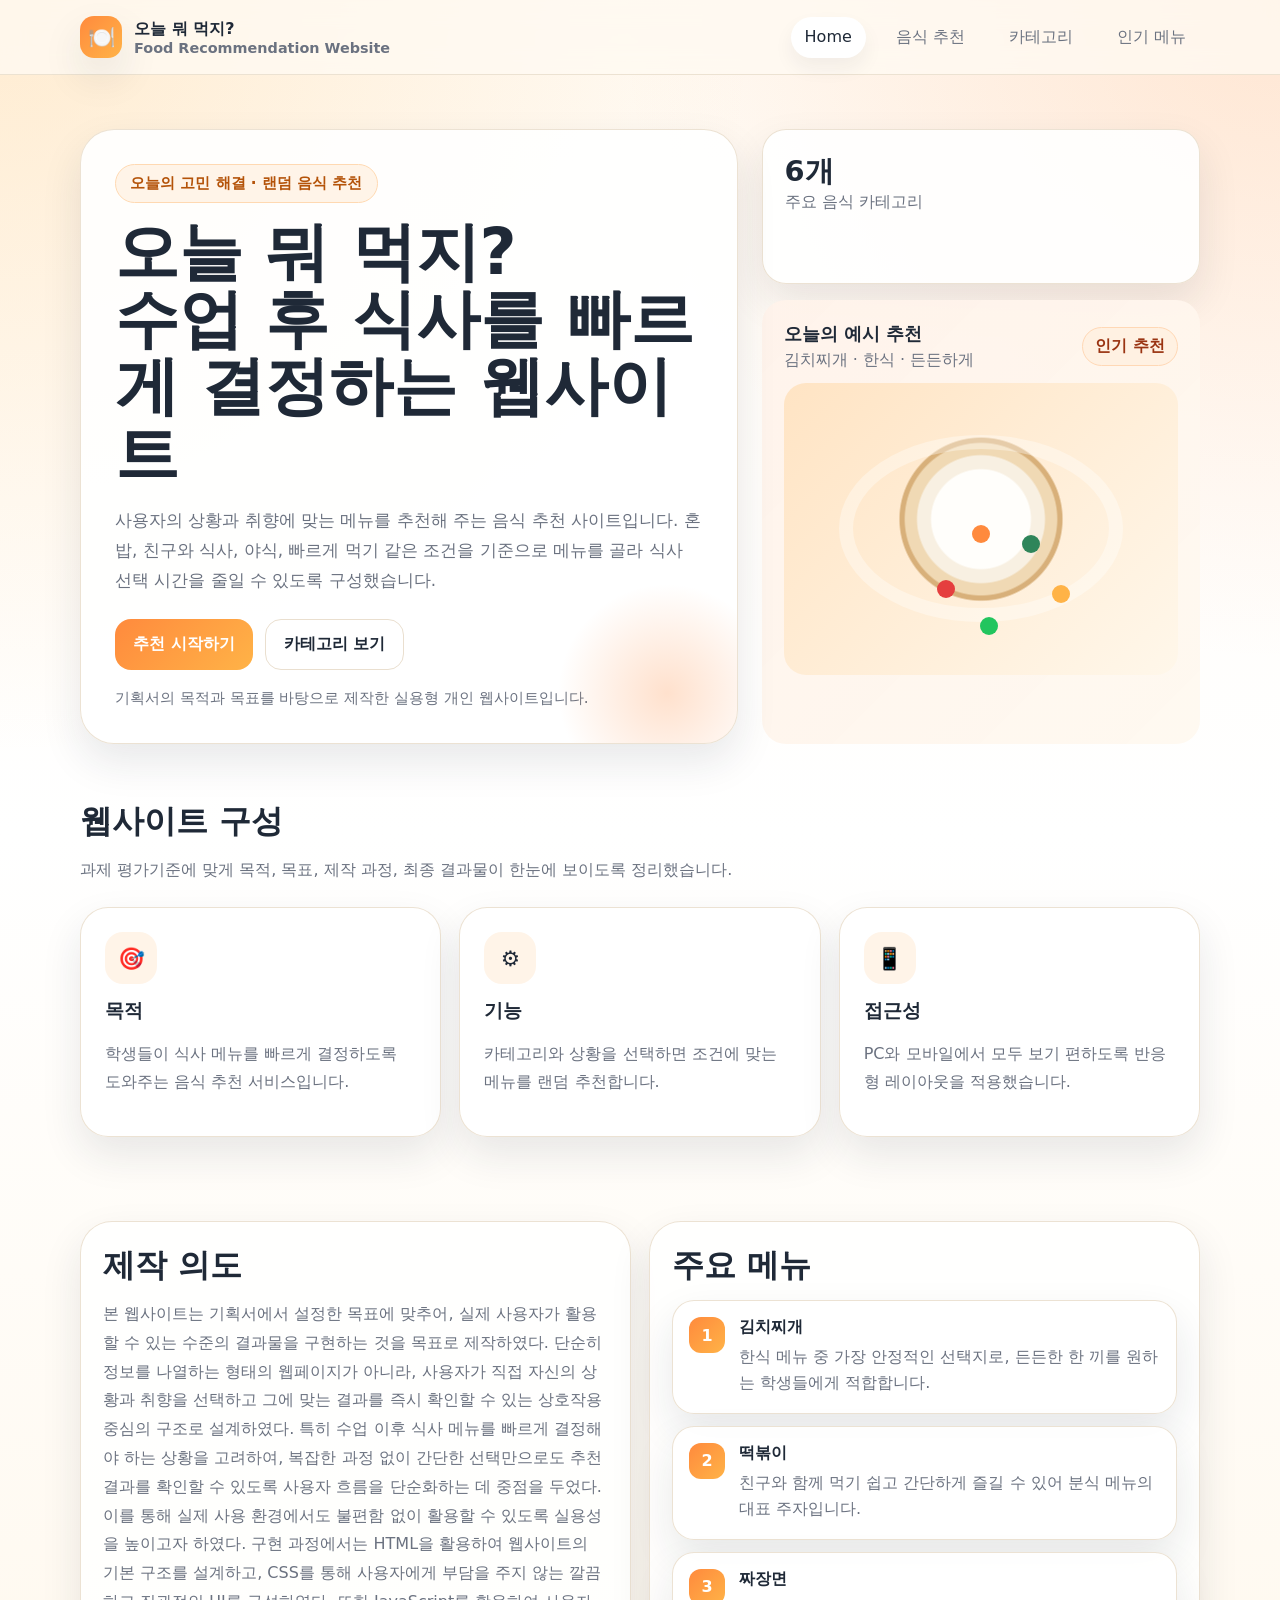
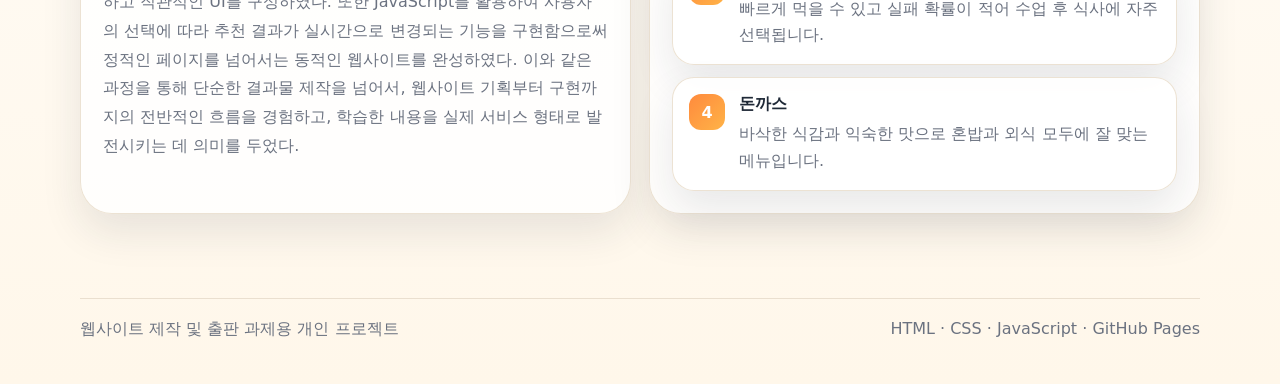
==== commit c11d72a8: "Update index.html" ====
--- a/index.html
+++ b/index.html
@@ -96,9 +96,13 @@
       <div class="section-box">
         <h2>제작 의도</h2>
         <p class="section-lead">
-          기획서에 맞춰 실제 사용할 수 있는 수준의 웹사이트를 목표로 했습니다.
-          단순한 소개형 페이지가 아니라 사용자가 직접 선택하고 결과를 확인할 수 있는 상호작용을 넣어,
-          HTML/CSS/JavaScript 학습 결과가 분명하게 드러나도록 구성했습니다.
+          본 웹사이트는 기획서에서 설정한 목표에 맞추어, 실제 사용자가 활용할 수 있는 수준의 결과물을 구현하는 것을 목표로 제작하였다.  
+          단순히 정보를 나열하는 형태의 웹페이지가 아니라, 사용자가 직접 자신의 상황과 취향을 선택하고 그에 맞는 결과를 즉시 확인할 수 있는 상호작용 중심의 구조로 설계하였다.  
+          특히 수업 이후 식사 메뉴를 빠르게 결정해야 하는 상황을 고려하여, 복잡한 과정 없이 간단한 선택만으로도 추천 결과를 확인할 수 있도록 사용자 흐름을 단순화하는 데 중점을 두었다. 
+          이를 통해 실제 사용 환경에서도 불편함 없이 활용할 수 있도록 실용성을 높이고자 하였다.  
+          구현 과정에서는 HTML을 활용하여 웹사이트의 기본 구조를 설계하고, CSS를 통해 사용자에게 부담을 주지 않는 깔끔하고 직관적인 UI를 구성하였다. 또한 JavaScript를 활용하여 
+          사용자의 선택에 따라 추천 결과가 실시간으로 변경되는 기능을 구현함으로써 정적인 페이지를 넘어서는 동적인 웹사이트를 완성하였다.  
+          이와 같은 과정을 통해 단순한 결과물 제작을 넘어서, 웹사이트 기획부터 구현까지의 전반적인 흐름을 경험하고, 학습한 내용을 실제 서비스 형태로 발전시키는 데 의미를 두었다.
         </p>
       </div>
       <div class="section-box">
@@ -117,4 +121,4 @@
 </footer>
 <script src="script.js"></script>
 </body>
-</html>+</html>
